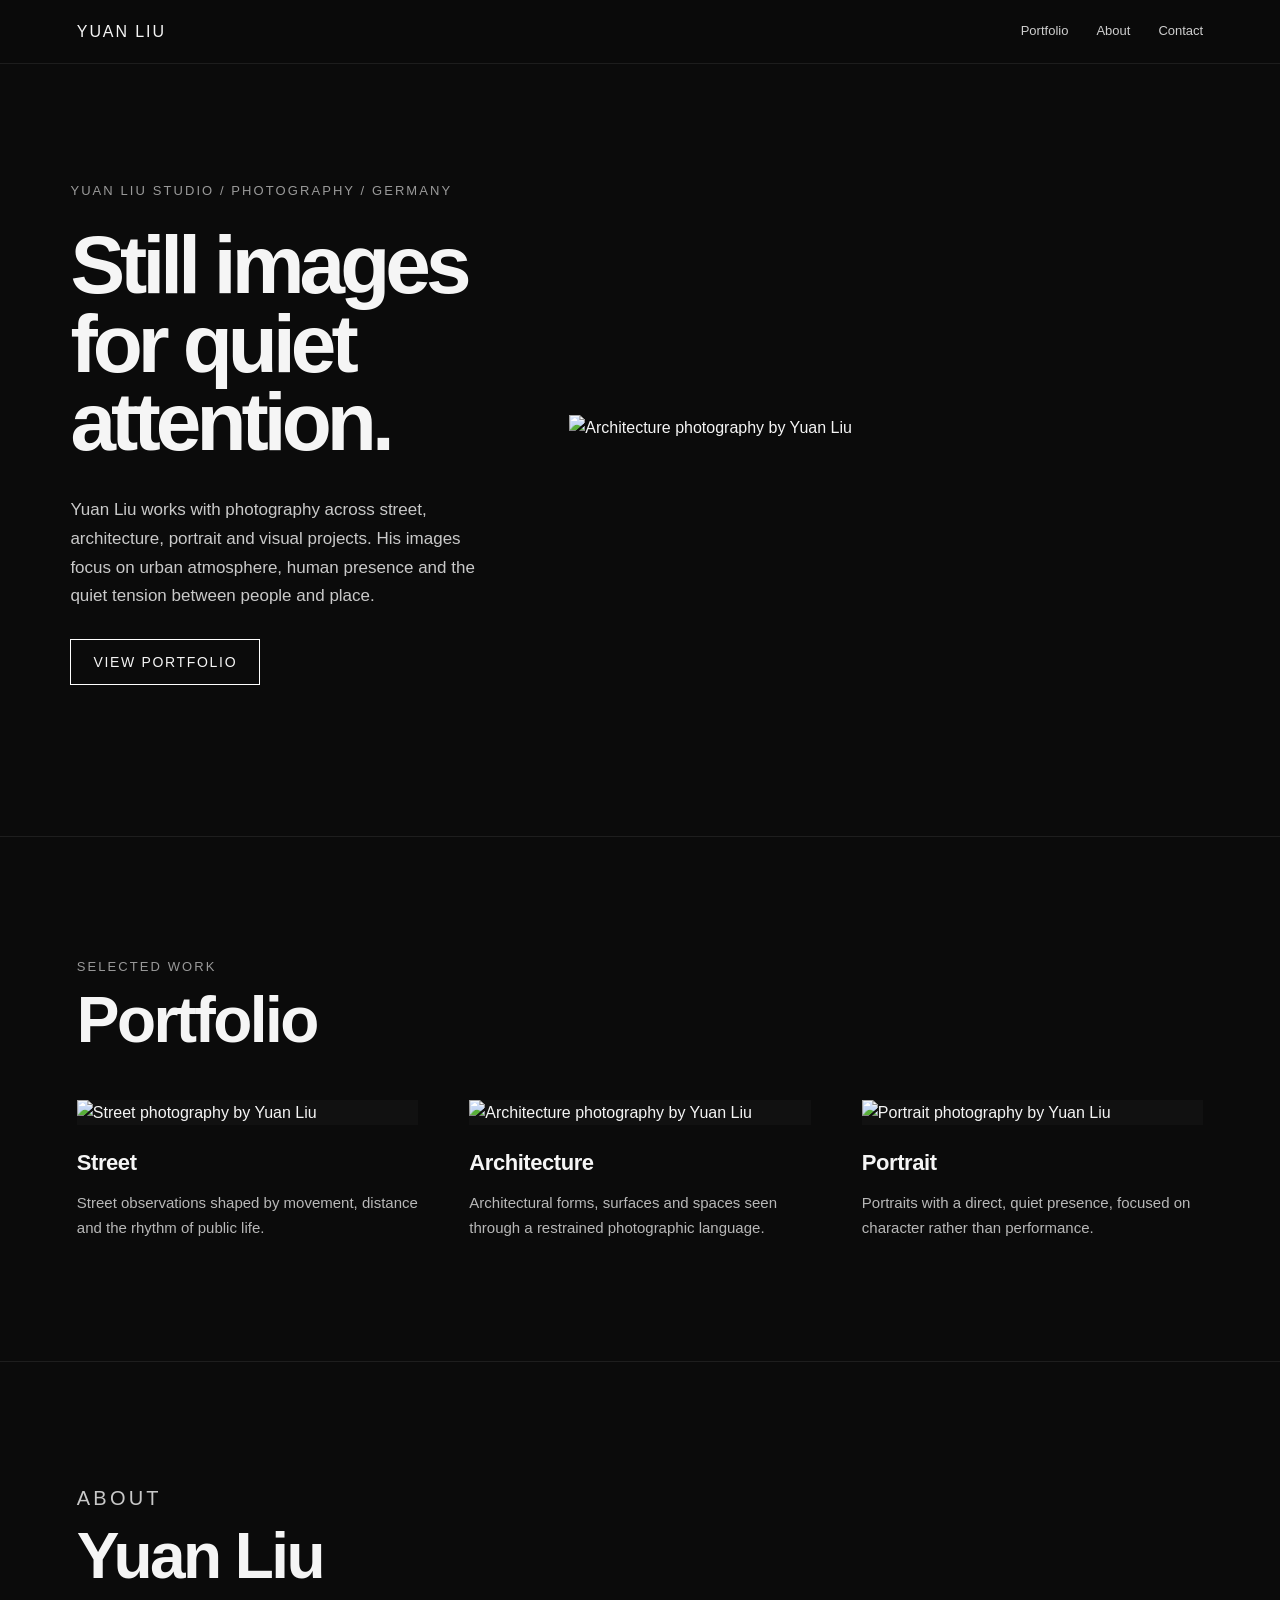
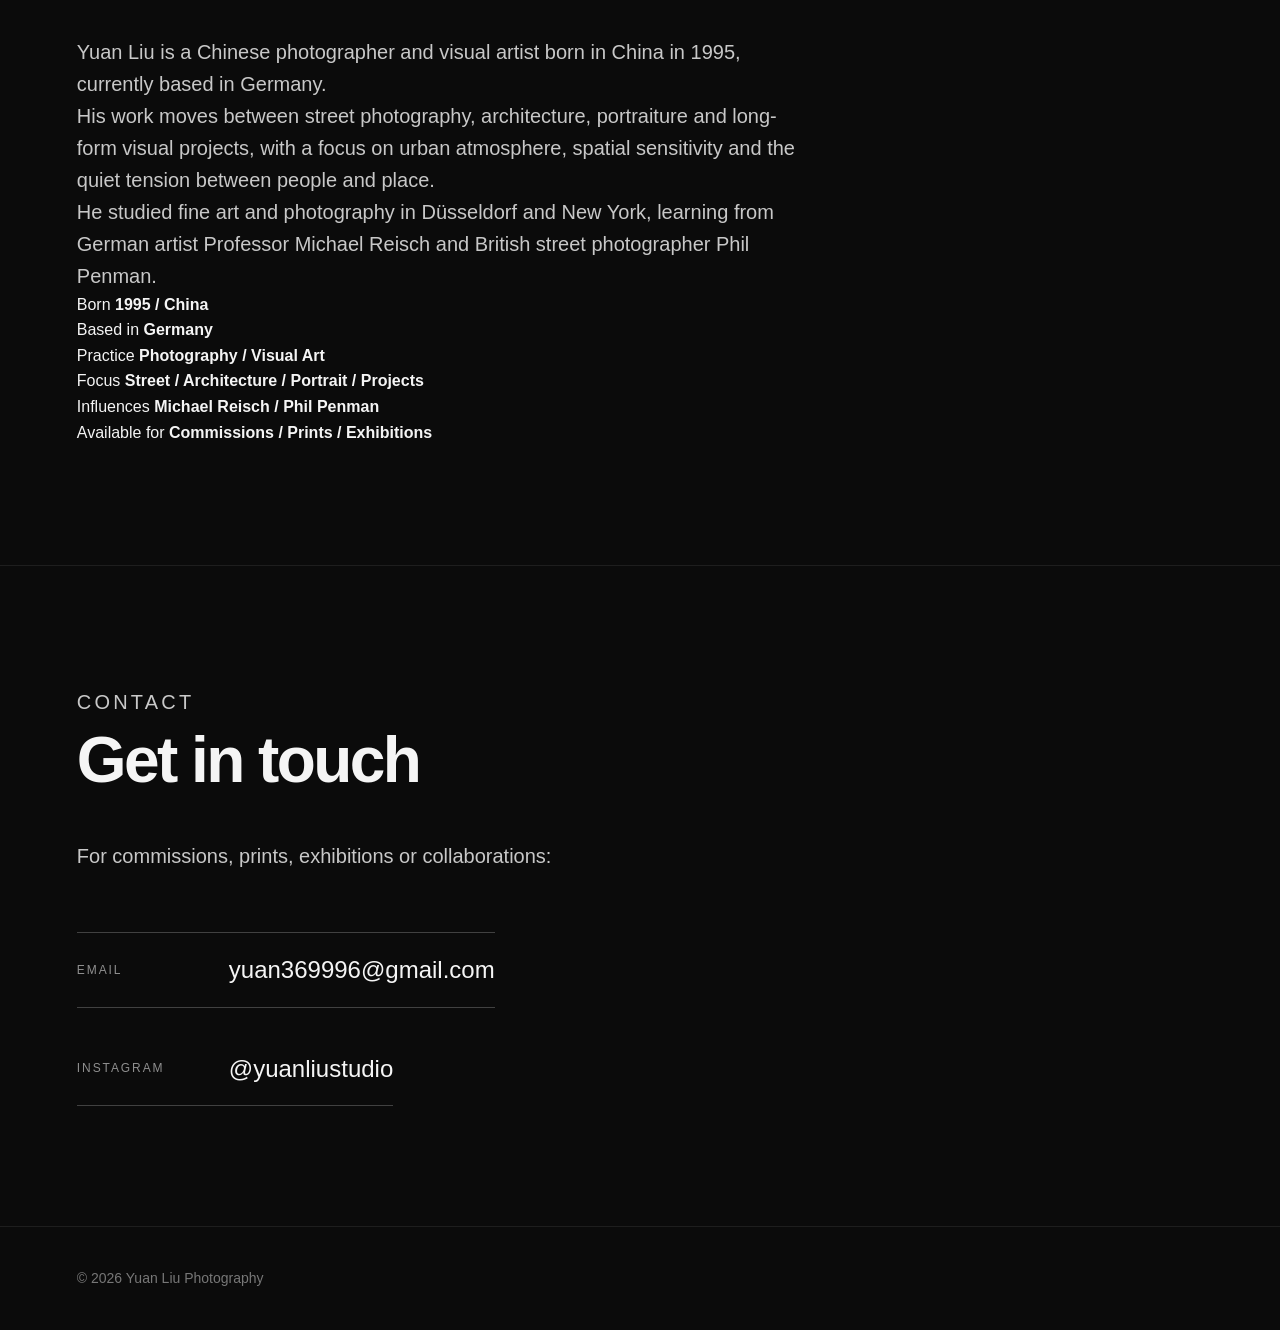
==== index.html @ b7c6b5e8 "Fix about section closing tag" ====
<!DOCTYPE html>
<html lang="en">
<head>
  <meta charset="UTF-8" />
  <meta name="viewport" content="width=device-width, initial-scale=1.0" />
<title>Yuan Liu Studio</title>
<meta name="description" content="Photography by Yuan Liu. Street, architecture, portrait and visual projects from Germany and beyond." />
  <link rel="stylesheet" href="style.css" />
</head>

<body>
  <header class="site-header">
    <div class="logo">Yuan Liu</div>
    <nav>
      <a href="#portfolio">Portfolio</a>
      <a href="#about">About</a>
      <a href="#contact">Contact</a>
    </nav>
  </header>

  <main>
  <section class="hero">
  <div class="hero-copy">
    <p class="eyebrow">Yuan Liu Studio / Photography / Germany</p>
    <h1>Still images for quiet attention.</h1>
    <p class="hero-text">
      Yuan Liu works with photography across street, architecture, portrait and visual projects. 
      His images focus on urban atmosphere, human presence and the quiet tension between people and place.
    </p>
    <a class="button" href="#portfolio">View Portfolio</a>
  </div>

  <figure class="hero-visual">
    <img src="images/architecture-01.jpg" alt="Architecture photography by Yuan Liu">
  </figure>
</section>

    <section id="portfolio" class="section">
      <div class="section-title">
        <p>Selected Work</p>
        <h2>Portfolio</h2>
      </div>

      <div class="grid">
        <article class="card">
          <img class="portfolio-image" src="images/street-01.jpg" alt="Street photography by Yuan Liu">
          <h3>Street</h3>
         <p>Street observations shaped by movement, distance and the rhythm of public life.</p>
        </article>

        <article class="card">
          <img class="portfolio-image" src="images/architecture-01.jpg" alt="Architecture photography by Yuan Liu">
          <h3>Architecture</h3>
          <p>Architectural forms, surfaces and spaces seen through a restrained photographic language.</p>
        </article>

        <article class="card">
          <img class="portfolio-image" src="images/portrait-01.jpg" alt="Portrait photography by Yuan Liu">
          <h3>Portrait</h3>
         <p>Portraits with a direct, quiet presence, focused on character rather than performance.</p>
        </article>
      </div>
    </section>

    <section id="about" class="section about about-refined">
  <div class="section-title">
    <p>About</p>
    <h2>Yuan Liu</h2>
  </div>

  <div class="about-layout">
    <div class="about-main">
      <p>
        Yuan Liu is a Chinese photographer and visual artist born in China in 1995,
        currently based in Germany.
      </p>

      <p>
        His work moves between street photography, architecture, portraiture and
        long-form visual projects, with a focus on urban atmosphere, spatial
        sensitivity and the quiet tension between people and place.
      </p>

      <p>
        He studied fine art and photography in Düsseldorf and New York, learning
        from German artist Professor Michael Reisch and British street photographer
        Phil Penman.
      </p>
    </div>

    <div class="about-details">
      <div>
        <span>Born</span>
        <strong>1995 / China</strong>
      </div>

      <div>
        <span>Based in</span>
        <strong>Germany</strong>
      </div>

      <div>
        <span>Practice</span>
        <strong>Photography / Visual Art</strong>
      </div>

      <div>
        <span>Focus</span>
        <strong>Street / Architecture / Portrait / Projects</strong>
      </div>

      <div>
        <span>Influences</span>
        <strong>Michael Reisch / Phil Penman</strong>
      </div>

      <div>
        <span>Available for</span>
        <strong>Commissions / Prints / Exhibitions</strong>
      </div>
        </div>
  </div>
</section>

<section id="contact" class="section contact">
  <div class="section-title">
    <p>Contact</p>
    <h2>Get in touch</h2>
  </div>

  <p>For commissions, prints, exhibitions or collaborations:</p>

  <div class="contact-links">
    <a class="contact-link" href="mailto:yuan369996@gmail.com">
      <span>Email</span>
      <strong>yuan369996@gmail.com</strong>
    </a>

    <a class="contact-link" href="https://www.instagram.com/yuanliustudio/" target="_blank" rel="noopener noreferrer">
      <span>Instagram</span>
      <strong>@yuanliustudio</strong>
    </a>
  </div>
</section>
  </main>

  <footer>
    <p>© 2026 Yuan Liu Photography</p>
  </footer>

  <script src="script.js"></script>
</body>
</html>
---- style.css ----
* {
  box-sizing: border-box;
  margin: 0;
  padding: 0;
}

html {
  scroll-behavior: smooth;
}

body {
  font-family: Arial, Helvetica, sans-serif;
  background: #0b0b0b;
  color: #f5f5f5;
  line-height: 1.6;
}

a {
  color: inherit;
  text-decoration: none;
}

.site-header {
  position: fixed;
  top: 0;
  left: 0;
  width: 100%;
  height: 72px;
  padding: 0 6vw;
  display: flex;
  align-items: center;
  justify-content: space-between;
  background: rgba(11, 11, 11, 0.85);
  backdrop-filter: blur(12px);
  border-bottom: 1px solid rgba(255, 255, 255, 0.08);
  z-index: 10;
}

.logo {
  font-size: 18px;
  letter-spacing: 0.08em;
  text-transform: uppercase;
}

nav {
  display: flex;
  gap: 28px;
}

nav a {
  font-size: 14px;
  color: #cfcfcf;
  transition: color 0.2s ease;
}

nav a:hover {
  color: #ffffff;
}

.hero {
  min-height: 100vh;
  padding: 160px 6vw 80px;
  display: flex;
  flex-direction: column;
  justify-content: center;
  max-width: 1100px;
}

.eyebrow {
  font-size: 13px;
  color: #a0a0a0;
  text-transform: uppercase;
  letter-spacing: 0.16em;
  margin-bottom: 24px;
}

h1 {
  font-size: clamp(48px, 8vw, 110px);
  line-height: 0.95;
  letter-spacing: -0.06em;
  max-width: 950px;
  margin-bottom: 32px;
}

.hero-text {
  max-width: 560px;
  font-size: 18px;
  color: #c8c8c8;
  margin-bottom: 40px;
}

.button {
  width: fit-content;
  padding: 14px 22px;
  border: 1px solid #ffffff;
  font-size: 14px;
  text-transform: uppercase;
  letter-spacing: 0.12em;
  transition: all 0.2s ease;
}

.button:hover {
  background: #ffffff;
  color: #0b0b0b;
}

.section {
  padding: 120px 6vw;
  border-top: 1px solid rgba(255, 255, 255, 0.08);
}

.section-title {
  margin-bottom: 48px;
}

.section-title p {
  color: #999999;
  font-size: 13px;
  text-transform: uppercase;
  letter-spacing: 0.16em;
  margin-bottom: 10px;
}

h2 {
  font-size: clamp(36px, 5vw, 72px);
  line-height: 1;
  letter-spacing: -0.04em;
}

.grid {
  display: grid;
  grid-template-columns: repeat(3, 1fr);
  gap: 28px;
}

.card {
  border: 1px solid rgba(255, 255, 255, 0.1);
  padding: 18px;
  background: #111111;
}

.image-placeholder {
  aspect-ratio: 4 / 5;
  background: linear-gradient(135deg, #1c1c1c, #3a3a3a);
  margin-bottom: 22px;
}
.portfolio-image {
  width: 100% !important;
  height: auto !important;
  aspect-ratio: auto !important;
  object-fit: contain !important;
  display: block !important;
  margin-bottom: 22px !important;
  filter: none !important;
}

.card h3 {
  font-size: 22px;
  margin-bottom: 10px;
}

.card p {
  color: #b8b8b8;
  font-size: 15px;
}

.about p,
.contact p {
  max-width: 720px;
  font-size: 20px;
  color: #c8c8c8;
}

.contact a {
  display: inline-block;
  margin-top: 24px;
  font-size: 22px;
  border-bottom: 1px solid #ffffff;
}

footer {
  padding: 40px 6vw;
  color: #777777;
  font-size: 14px;
  border-top: 1px solid rgba(255, 255, 255, 0.08);
}

@media (max-width: 800px) {
  .site-header {
    height: auto;
    padding: 22px 6vw;
    flex-direction: column;
    align-items: flex-start;
    gap: 16px;
  }

  nav {
    gap: 18px;
  }

  .hero {
    padding-top: 180px;
  }

  .grid {
    grid-template-columns: 1fr;
  }

  h1 {
    font-size: 52px;
  }
}
/* Portfolio refinement */

.grid {
  display: grid;
  grid-template-columns: repeat(3, minmax(0, 1fr));
  gap: clamp(32px, 4vw, 64px);
  align-items: start;
}

.card {
  border: none !important;
  background: transparent !important;
  padding: 0 !important;
}

.portfolio-image {
  width: 100% !important;
  height: auto !important;
  aspect-ratio: auto !important;
  object-fit: contain !important;
  display: block !important;
  margin-bottom: 26px !important;
  filter: none !important;
  background: #111111;
}

.card h3 {
  font-size: 22px;
  line-height: 1.1;
  margin-bottom: 14px;
  font-weight: 600;
  letter-spacing: -0.02em;
}

.card p {
  max-width: 360px;
  color: #b8b8b8;
  font-size: 15px;
  line-height: 1.7;
}

.card:hover .portfolio-image {
  opacity: 0.92;
  transition: opacity 0.25s ease;
}

@media (max-width: 900px) {
  .grid {
    grid-template-columns: 1fr;
    gap: 72px;
  }

  .card p {
    max-width: 100%;
  }
}
/* Hero refinement */

.hero {
  max-width: none !important;
  min-height: 100vh;
  padding: 150px 6vw 90px !important;
  display: grid !important;
  grid-template-columns: 0.9fr 1.1fr;
  gap: clamp(40px, 6vw, 96px);
  align-items: center;
}

.hero-copy {
  max-width: 760px;
}

.hero-visual {
  margin: 0;
}

.hero-visual img {
  width: 100%;
  height: auto;
  display: block;
}

@media (max-width: 900px) {
  .hero {
    grid-template-columns: 1fr;
    padding-top: 180px !important;
  }

  .hero-visual {
    order: -1;
  }
}
/* Hero correction: quieter and cleaner */

.hero {
  min-height: auto !important;
  padding: 140px 6vw 110px !important;
  display: grid !important;
  grid-template-columns: 1fr 0.82fr !important;
  gap: clamp(48px, 7vw, 120px) !important;
  align-items: start !important;
}

.hero-copy {
  max-width: 760px !important;
  position: relative;
  z-index: 2;
}

.hero h1 {
  font-size: clamp(56px, 6.8vw, 92px) !important;
  line-height: 0.95 !important;
  letter-spacing: -0.06em !important;
  margin-bottom: 34px !important;
}

.hero-text {
  max-width: 620px !important;
  margin-bottom: 38px !important;
}

.button {
  position: relative;
  z-index: 3;
}

.hero-visual {
  margin: 20px 0 0 0 !important;
  max-width: 520px !important;
  justify-self: end !important;
}

.hero-visual img {
  width: 100% !important;
  height: auto !important;
  display: block !important;
}

@media (max-width: 900px) {
  .hero {
    grid-template-columns: 1fr !important;
    padding: 130px 6vw 80px !important;
  }

  .hero h1 {
    font-size: clamp(46px, 13vw, 72px) !important;
  }

  .hero-visual {
    max-width: 100% !important;
    justify-self: start !important;
    margin-top: 48px !important;
  }
}
/* Final hero typography refinement */

.hero h1 {
  font-size: clamp(52px, 6vw, 82px) !important;
  line-height: 0.98 !important;
  letter-spacing: -0.055em !important;
  max-width: 720px !important;
}

.hero-text {
  font-size: 17px !important;
  line-height: 1.7 !important;
  color: #c9c9c9 !important;
  max-width: 560px !important;
}

.eyebrow {
  color: #9a9a9a !important;
}

.site-header {
  height: 64px !important;
}

.logo {
  font-size: 16px !important;
  letter-spacing: 0.12em !important;
}

nav a {
  font-size: 13px !important;
}
/* Hero version: larger image, stronger visual presence */

.hero {
  min-height: calc(100vh - 64px) !important;
  padding: 125px 5.5vw 105px !important;
  display: grid !important;
  grid-template-columns: minmax(360px, 0.78fr) minmax(560px, 1.22fr) !important;
  gap: clamp(56px, 7vw, 130px) !important;
  align-items: center !important;
}

.hero-copy {
  max-width: 700px !important;
  position: relative;
  z-index: 2;
}

.hero h1 {
  font-size: clamp(58px, 6.4vw, 94px) !important;
  line-height: 0.96 !important;
  letter-spacing: -0.06em !important;
  max-width: 700px !important;
  margin-bottom: 34px !important;
}

.hero-text {
  font-size: 17px !important;
  line-height: 1.7 !important;
  color: #c9c9c9 !important;
  max-width: 560px !important;
  margin-bottom: 38px !important;
}

.hero-visual {
  margin: 0 !important;
  width: 100% !important;
  max-width: 820px !important;
  justify-self: end !important;
}

.hero-visual img {
  width: 100% !important;
  height: auto !important;
  display: block !important;
}

.button {
  position: relative;
  z-index: 3;
}

@media (max-width: 1050px) {
  .hero {
    grid-template-columns: 1fr !important;
    padding: 120px 6vw 85px !important;
    min-height: auto !important;
  }

  .hero h1 {
    font-size: clamp(48px, 12vw, 76px) !important;
    max-width: 760px !important;
  }

  .hero-visual {
    max-width: 100% !important;
    justify-self: start !important;
    margin-top: 48px !important;
  }
}
/* Mobile refinement */

@media (max-width: 700px) {
  .site-header {
    height: auto !important;
    padding: 20px 6vw !important;
    flex-direction: column !important;
    align-items: flex-start !important;
    gap: 16px !important;
  }

  nav {
    gap: 20px !important;
    flex-wrap: wrap !important;
  }

  nav a {
    font-size: 13px !important;
  }

  .hero {
    padding: 130px 6vw 72px !important;
    gap: 42px !important;
  }

  .hero h1 {
    font-size: clamp(44px, 15vw, 64px) !important;
    line-height: 0.98 !important;
    letter-spacing: -0.055em !important;
  }

  .hero-text {
    font-size: 16px !important;
    line-height: 1.7 !important;
  }

  .hero-visual {
    margin-top: 20px !important;
  }

  .section {
    padding: 82px 6vw !important;
  }

  h2 {
    font-size: clamp(38px, 13vw, 58px) !important;
  }

  .grid {
    grid-template-columns: 1fr !important;
    gap: 64px !important;
  }

  .card p {
    font-size: 15px !important;
    line-height: 1.7 !important;
  }
}
/* Contact links */

.contact-links {
  display: flex;
  flex-direction: column;
  align-items: flex-start;
  gap: 14px;
  margin-top: 24px;
}

.contact-links a {
  font-size: 22px;
  border-bottom: 1px solid #ffffff;
  width: fit-content;
}

.contact-links a:hover {
  opacity: 0.7;
}

@media (max-width: 700px) {
  .contact-links a {
    font-size: 18px;
  }
}
/* Refined contact section */

.contact-links {
  display: grid !important;
  grid-template-columns: 1fr !important;
  gap: 0 !important;
  max-width: 720px !important;
  margin-top: 36px !important;
}

.contact-link {
  display: flex !important;
  align-items: center !important;
  justify-content: space-between !important;
  gap: 32px !important;
  padding: 20px 0 !important;
  border-bottom: 1px solid rgba(255, 255, 255, 0.22) !important;
  text-decoration: none !important;
  font-size: 18px !important;
  line-height: 1.4 !important;
}

.contact-link:first-child {
  border-top: 1px solid rgba(255, 255, 255, 0.22) !important;
}

.contact-link span {
  color: #8f8f8f !important;
  font-size: 12px !important;
  letter-spacing: 0.16em !important;
  text-transform: uppercase !important;
  min-width: 120px !important;
}

.contact-link strong {
  color: #f5f5f5 !important;
  font-size: clamp(18px, 2vw, 24px) !important;
  font-weight: 400 !important;
  text-align: right !important;
}

.contact-link:hover strong {
  opacity: 0.7 !important;
}

@media (max-width: 700px) {
  .contact-link {
    align-items: flex-start !important;
    flex-direction: column !important;
    gap: 8px !important;
    padding: 18px 0 !important;
  }

  .contact-link strong {
    text-align: left !important;
    font-size: 18px !important;
  }
}
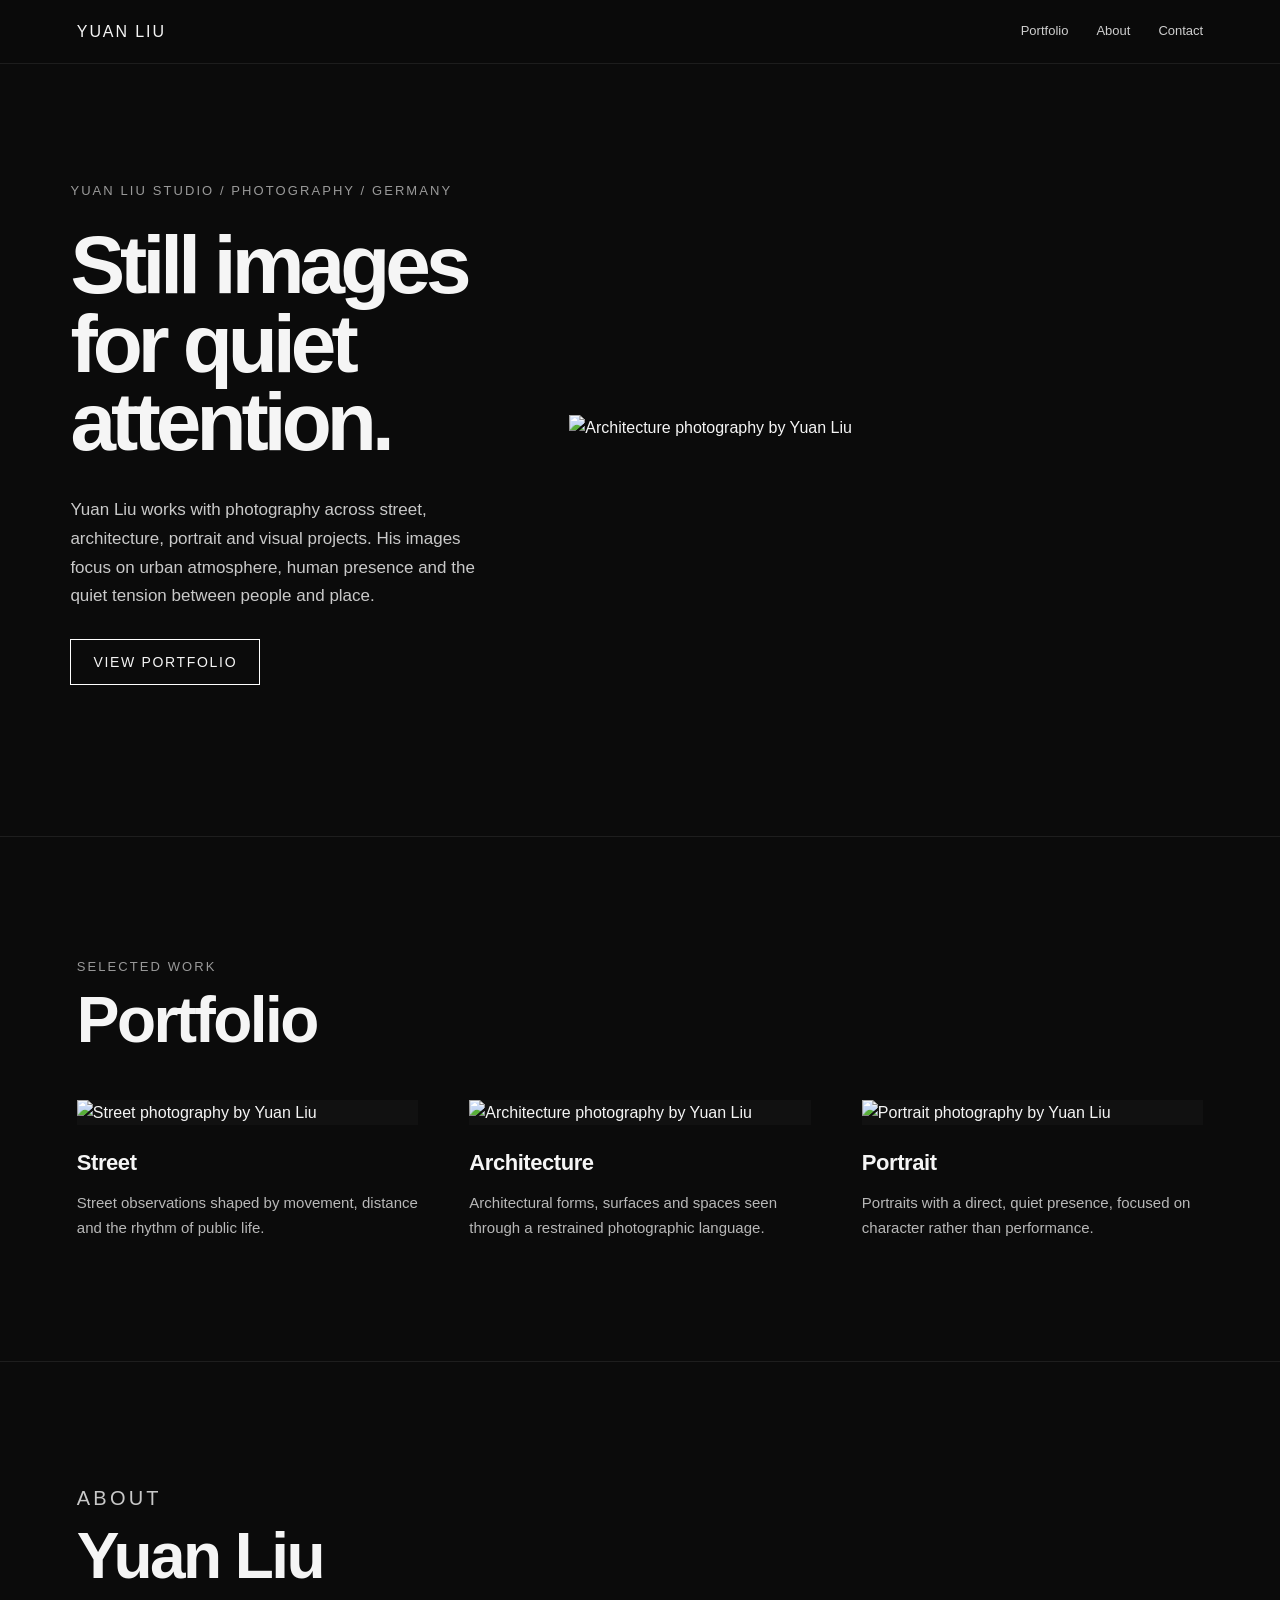
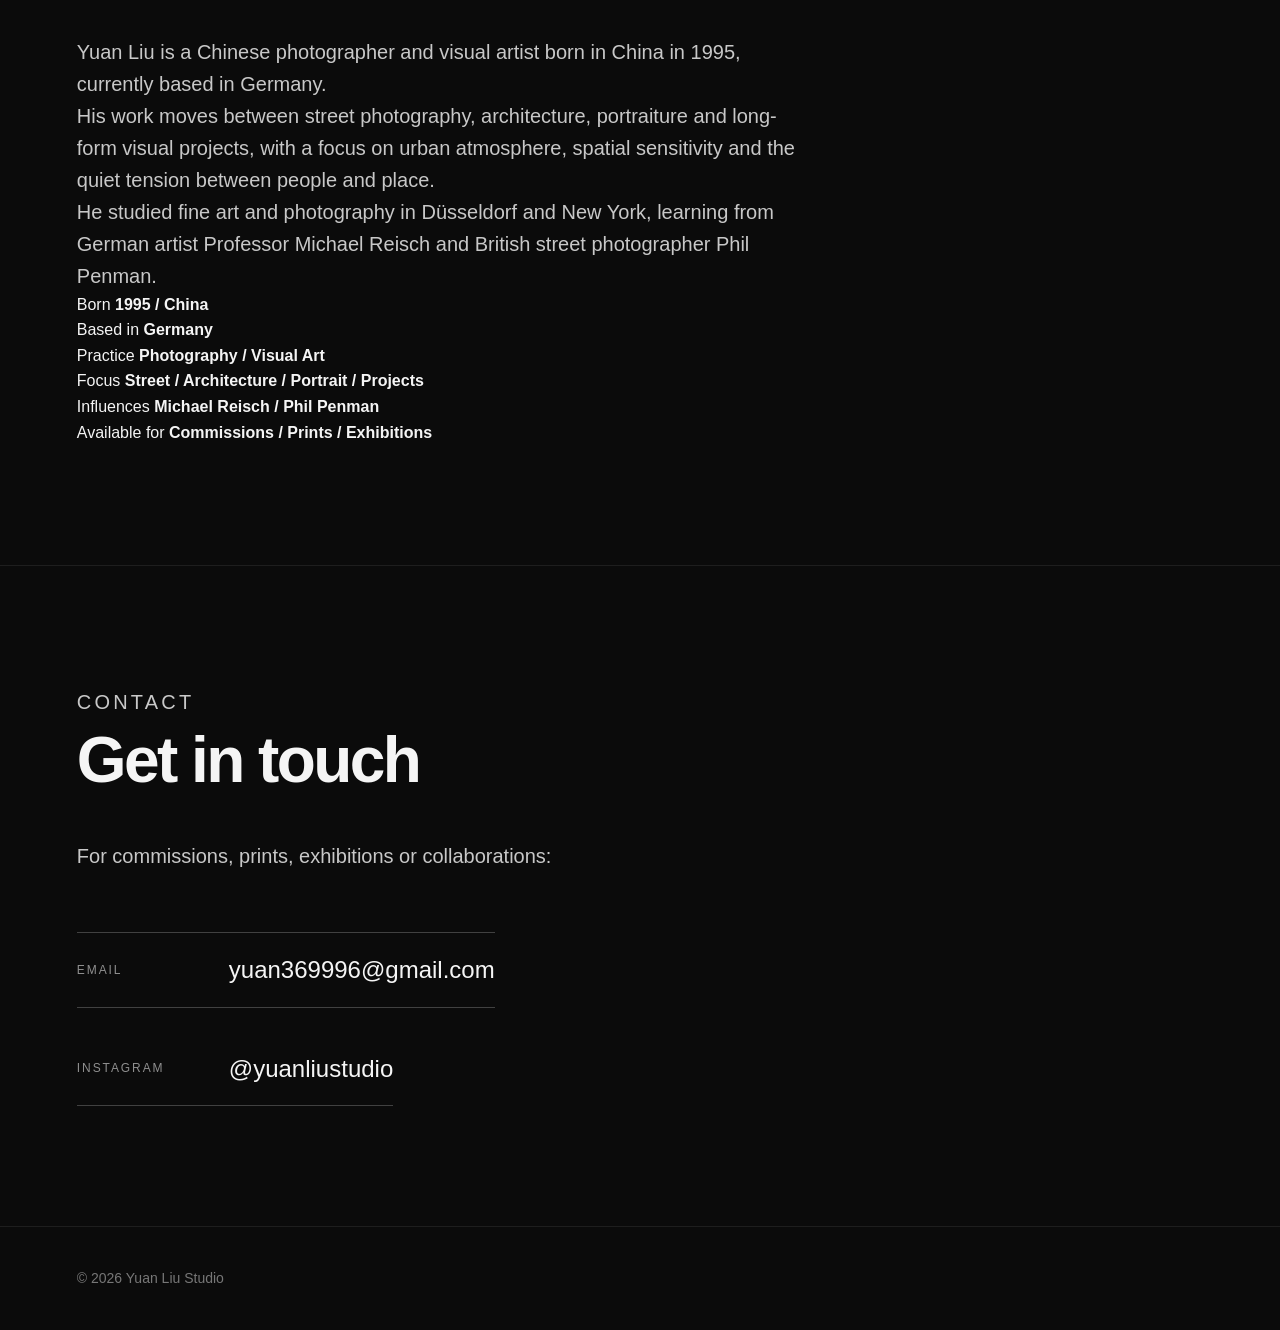
==== commit d6e11c61: "Update footer branding" ====
--- a/index.html
+++ b/index.html
@@ -144,9 +144,9 @@
 </section>
   </main>
 
-  <footer>
-    <p>© 2026 Yuan Liu Photography</p>
-  </footer>
+ <footer>
+  <p>© 2026 Yuan Liu Studio</p>
+</footer>
 
   <script src="script.js"></script>
 </body>
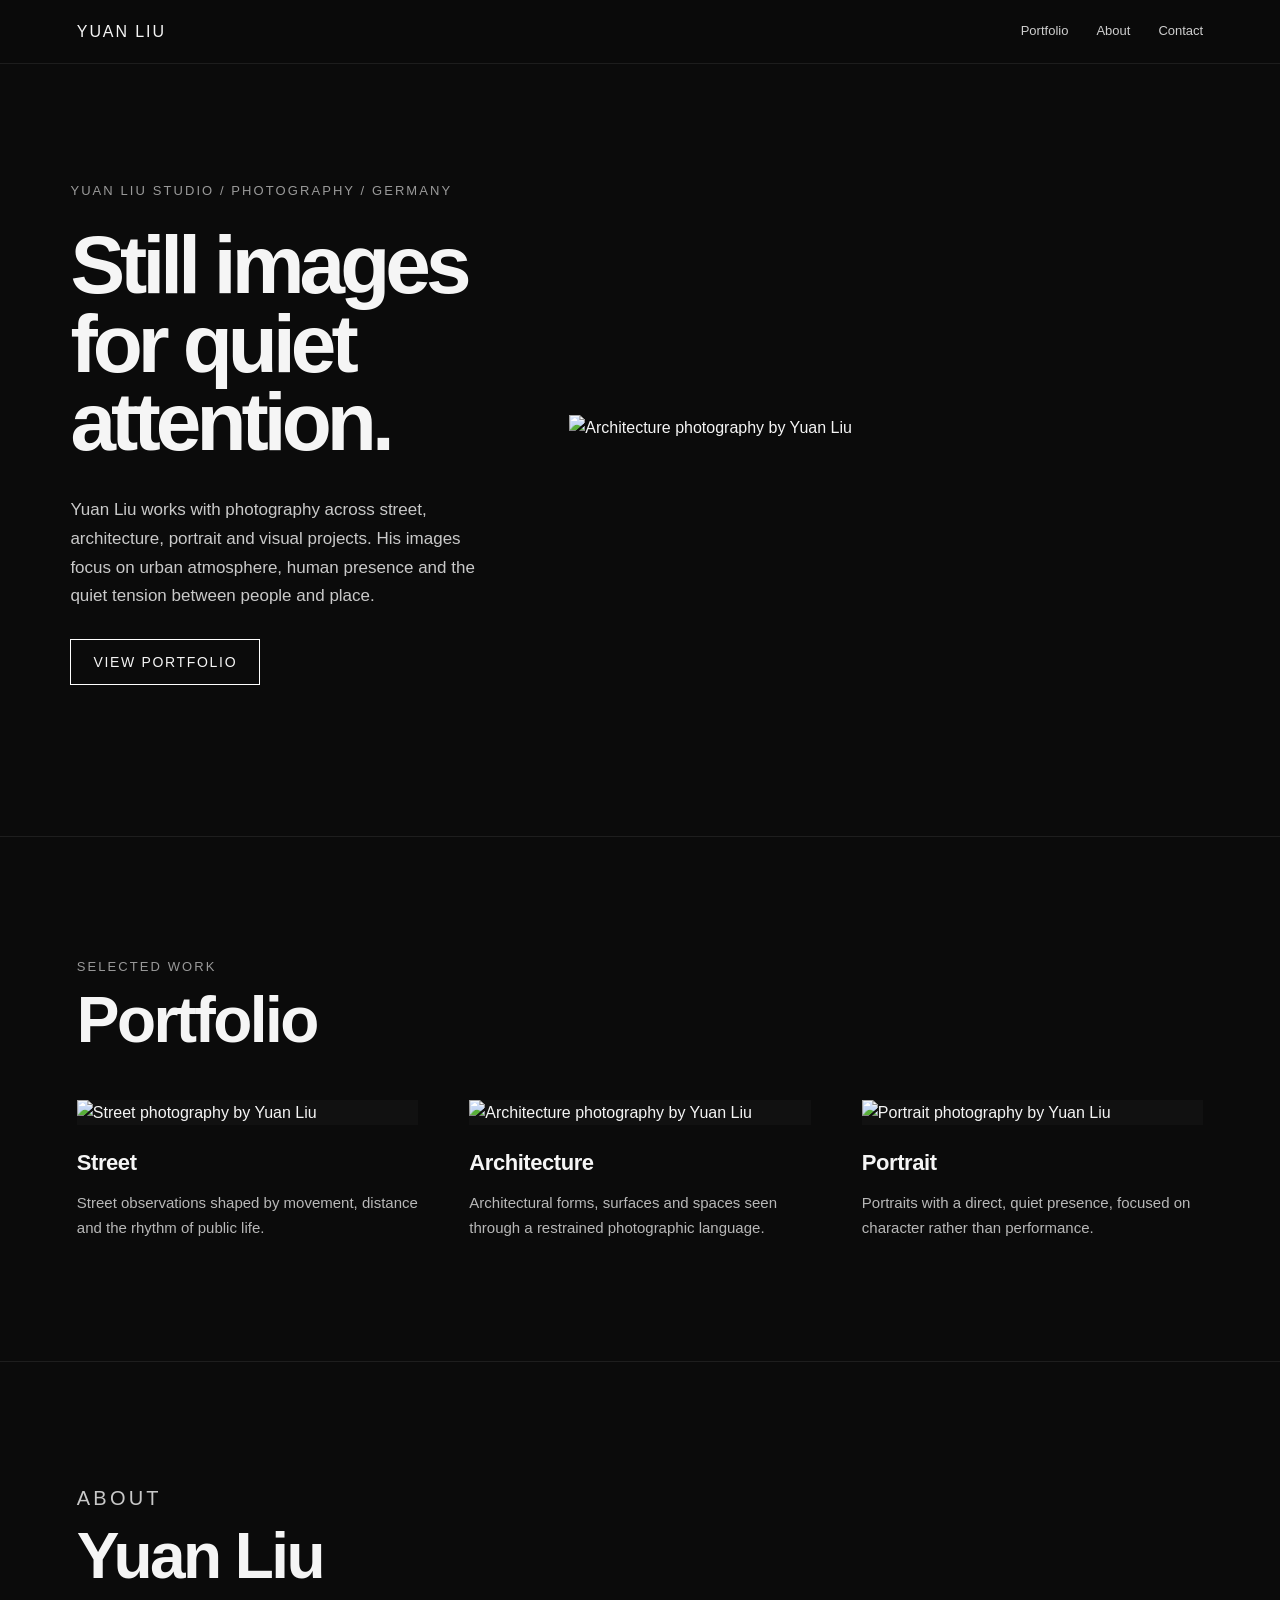
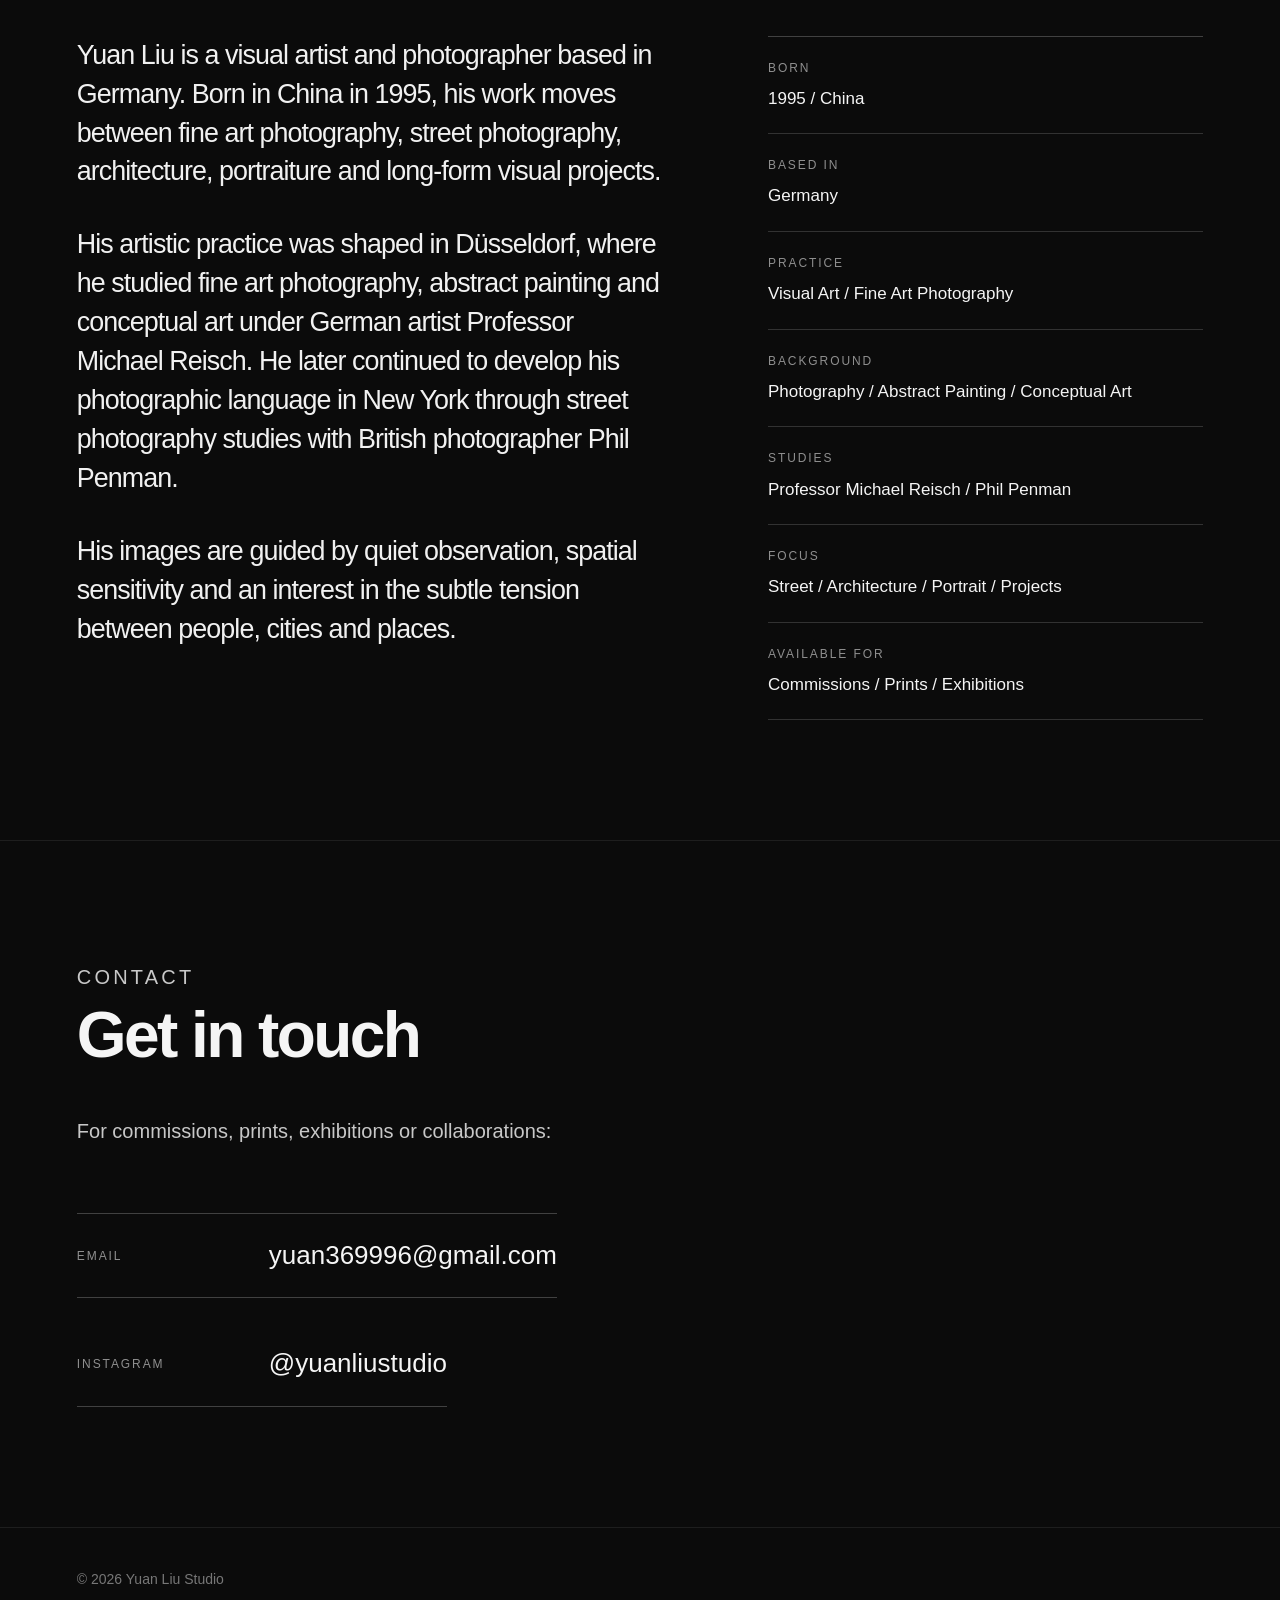
==== commit 28e1c962: "Rewrite about biography Updated the description of Yuan Liu's background and artistic practice for c" ====
--- a/index.html
+++ b/index.html
@@ -62,7 +62,7 @@
       </div>
     </section>
 
-    <section id="about" class="section about about-refined">
+   <section id="about" class="section about about-refined">
   <div class="section-title">
     <p>About</p>
     <h2>Yuan Liu</h2>
@@ -71,20 +71,22 @@
   <div class="about-layout">
     <div class="about-main">
       <p>
-        Yuan Liu is a Chinese photographer and visual artist born in China in 1995,
-        currently based in Germany.
+        Yuan Liu is a visual artist and photographer based in Germany. Born in
+        China in 1995, his work moves between fine art photography, street
+        photography, architecture, portraiture and long-form visual projects.
       </p>
 
       <p>
-        His work moves between street photography, architecture, portraiture and
-        long-form visual projects, with a focus on urban atmosphere, spatial
-        sensitivity and the quiet tension between people and place.
+        His artistic practice was shaped in Düsseldorf, where he studied fine art
+        photography, abstract painting and conceptual art under German artist
+        Professor Michael Reisch. He later continued to develop his photographic
+        language in New York through street photography studies with British
+        photographer Phil Penman.
       </p>
 
       <p>
-        He studied fine art and photography in Düsseldorf and New York, learning
-        from German artist Professor Michael Reisch and British street photographer
-        Phil Penman.
+        His images are guided by quiet observation, spatial sensitivity and an
+        interest in the subtle tension between people, cities and places.
       </p>
     </div>
 
@@ -101,7 +103,17 @@
 
       <div>
         <span>Practice</span>
-        <strong>Photography / Visual Art</strong>
+        <strong>Visual Art / Fine Art Photography</strong>
+      </div>
+
+      <div>
+        <span>Background</span>
+        <strong>Photography / Abstract Painting / Conceptual Art</strong>
+      </div>
+
+      <div>
+        <span>Studies</span>
+        <strong>Professor Michael Reisch / Phil Penman</strong>
       </div>
 
       <div>
@@ -110,15 +122,10 @@
       </div>
 
       <div>
-        <span>Influences</span>
-        <strong>Michael Reisch / Phil Penman</strong>
-      </div>
-
-      <div>
         <span>Available for</span>
         <strong>Commissions / Prints / Exhibitions</strong>
       </div>
-        </div>
+    </div>
   </div>
 </section>
 
--- a/style.css
+++ b/style.css
@@ -606,3 +606,187 @@
     font-size: 18px !important;
   }
 }
+/* Refined about section */
+
+.about-layout {
+  display: grid !important;
+  grid-template-columns: 1.2fr 0.8fr !important;
+  gap: clamp(48px, 7vw, 120px) !important;
+  align-items: start !important;
+  max-width: 1180px !important;
+}
+
+.about-main {
+  max-width: 760px !important;
+}
+
+.about-main p {
+  font-size: clamp(22px, 2.4vw, 34px) !important;
+  line-height: 1.35 !important;
+  letter-spacing: -0.035em !important;
+  color: #f1f1f1 !important;
+  margin-bottom: 30px !important;
+}
+
+.about-details {
+  border-top: 1px solid rgba(255, 255, 255, 0.22) !important;
+}
+
+.about-details div {
+  padding: 22px 0 !important;
+  border-bottom: 1px solid rgba(255, 255, 255, 0.16) !important;
+}
+
+.about-details span {
+  display: block !important;
+  color: #8f8f8f !important;
+  font-size: 12px !important;
+  letter-spacing: 0.16em !important;
+  text-transform: uppercase !important;
+  margin-bottom: 8px !important;
+}
+
+.about-details strong {
+  display: block !important;
+  color: #f5f5f5 !important;
+  font-size: 17px !important;
+  font-weight: 400 !important;
+  line-height: 1.5 !important;
+}
+
+@media (max-width: 900px) {
+  .about-layout {
+    grid-template-columns: 1fr !important;
+    gap: 48px !important;
+  }
+
+  .about-main p {
+    font-size: 22px !important;
+    line-height: 1.45 !important;
+  }
+}
+/* Final contact refinement */
+
+.contact p {
+  max-width: 680px !important;
+  font-size: 20px !important;
+  color: #c8c8c8 !important;
+}
+
+.contact-links {
+  display: grid !important;
+  grid-template-columns: 1fr !important;
+  gap: 0 !important;
+  max-width: 760px !important;
+  margin-top: 42px !important;
+}
+
+.contact-link {
+  display: grid !important;
+  grid-template-columns: 160px 1fr !important;
+  align-items: center !important;
+  gap: 32px !important;
+  padding: 24px 0 !important;
+  border-top: none !important;
+  border-bottom: 1px solid rgba(255, 255, 255, 0.22) !important;
+  text-decoration: none !important;
+}
+
+.contact-link:first-child {
+  border-top: 1px solid rgba(255, 255, 255, 0.22) !important;
+}
+
+.contact-link span {
+  color: #8f8f8f !important;
+  font-size: 12px !important;
+  letter-spacing: 0.16em !important;
+  text-transform: uppercase !important;
+}
+
+.contact-link strong {
+  color: #f5f5f5 !important;
+  font-size: clamp(18px, 2.1vw, 26px) !important;
+  font-weight: 400 !important;
+  line-height: 1.35 !important;
+  text-align: left !important;
+}
+
+.contact-link:hover strong {
+  opacity: 0.68 !important;
+}
+
+@media (max-width: 700px) {
+  .contact-links {
+    margin-top: 32px !important;
+  }
+
+  .contact-link {
+    grid-template-columns: 1fr !important;
+    gap: 8px !important;
+    padding: 20px 0 !important;
+  }
+
+  .contact-link strong {
+    font-size: 18px !important;
+    word-break: break-word !important;
+  }
+}
+/* Final about refinement */
+
+.about-layout {
+  display: grid !important;
+  grid-template-columns: 1.15fr 0.85fr !important;
+  gap: clamp(56px, 8vw, 130px) !important;
+  align-items: start !important;
+  max-width: 1200px !important;
+}
+
+.about-main {
+  max-width: 760px !important;
+}
+
+.about-main p {
+  font-size: clamp(21px, 2.1vw, 30px) !important;
+  line-height: 1.45 !important;
+  letter-spacing: -0.035em !important;
+  color: #f1f1f1 !important;
+  margin-bottom: 34px !important;
+}
+
+.about-details {
+  border-top: 1px solid rgba(255, 255, 255, 0.22) !important;
+}
+
+.about-details div {
+  padding: 22px 0 !important;
+  border-bottom: 1px solid rgba(255, 255, 255, 0.16) !important;
+}
+
+.about-details span {
+  display: block !important;
+  color: #8f8f8f !important;
+  font-size: 12px !important;
+  letter-spacing: 0.16em !important;
+  text-transform: uppercase !important;
+  margin-bottom: 8px !important;
+}
+
+.about-details strong {
+  display: block !important;
+  color: #f5f5f5 !important;
+  font-size: 17px !important;
+  font-weight: 400 !important;
+  line-height: 1.5 !important;
+}
+
+@media (max-width: 900px) {
+  .about-layout {
+    grid-template-columns: 1fr !important;
+    gap: 52px !important;
+  }
+
+  .about-main p {
+    font-size: 21px !important;
+    line-height: 1.5 !important;
+  }
+}
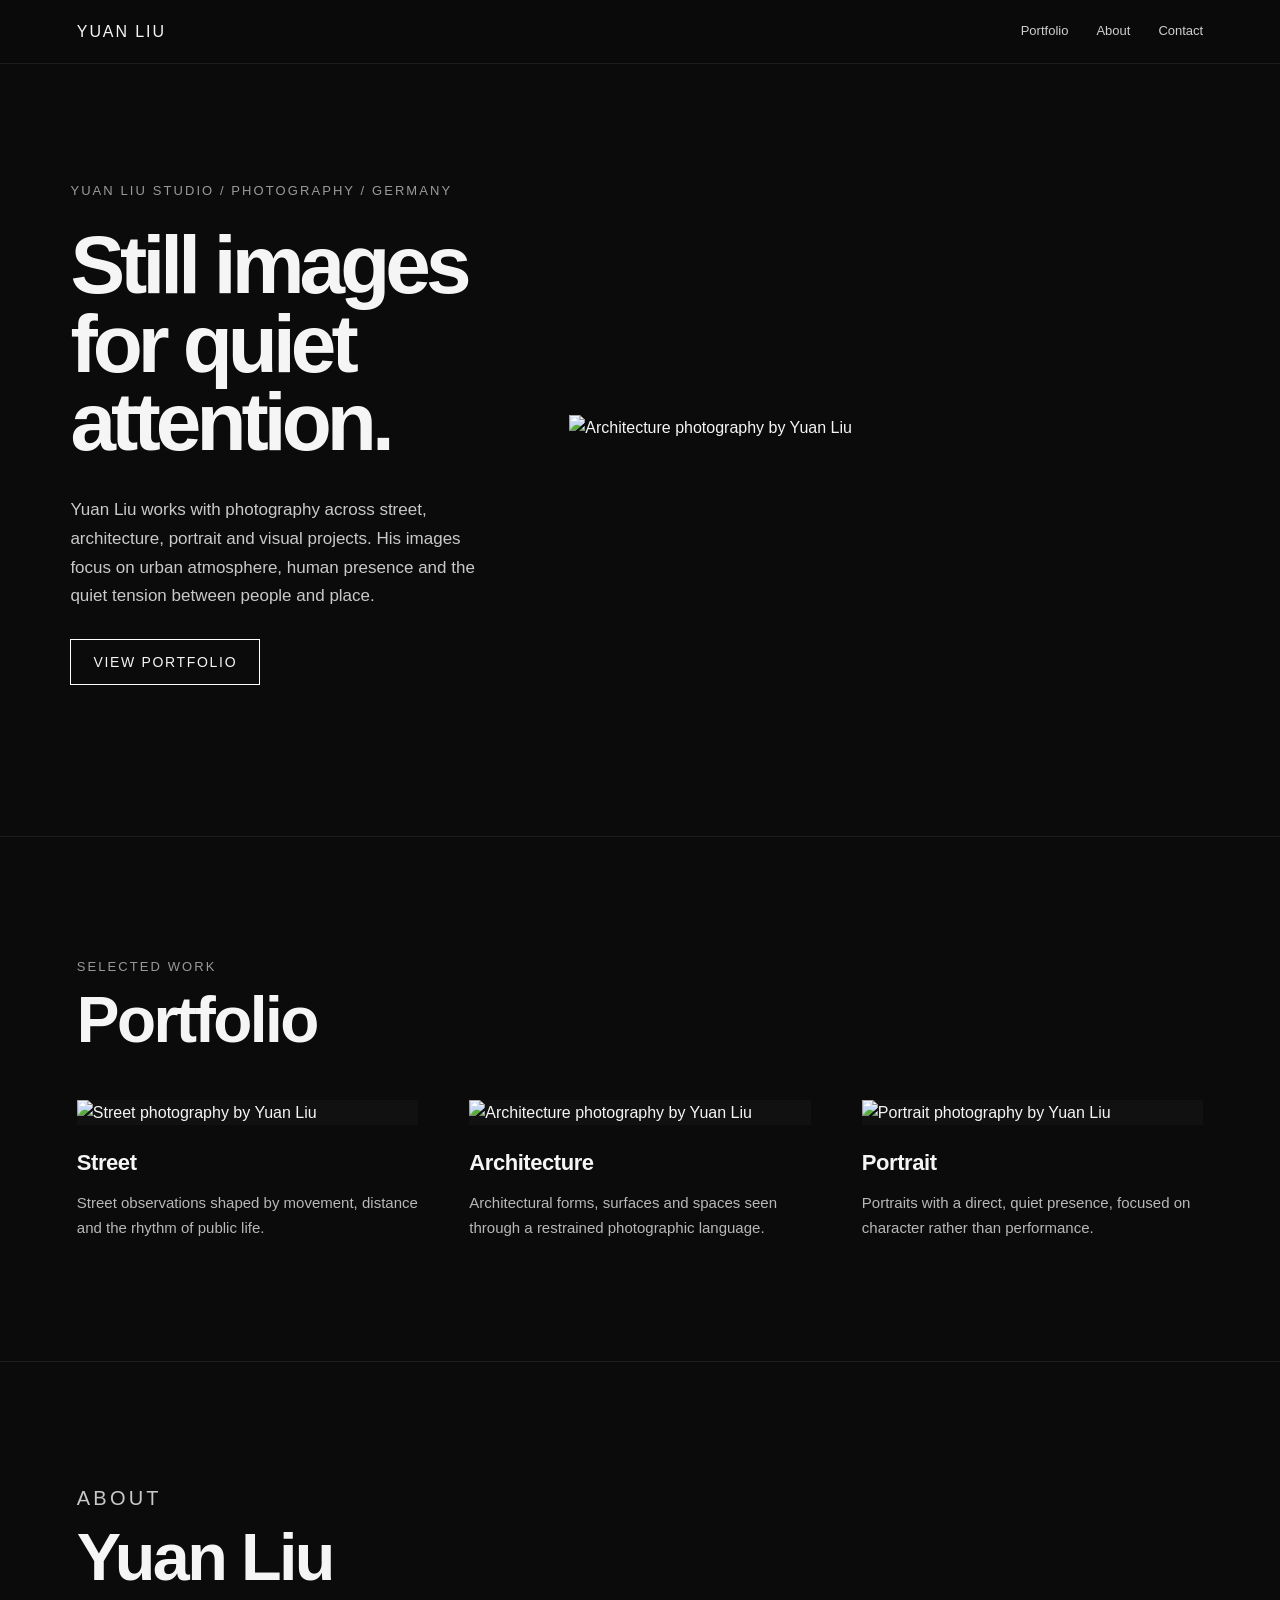
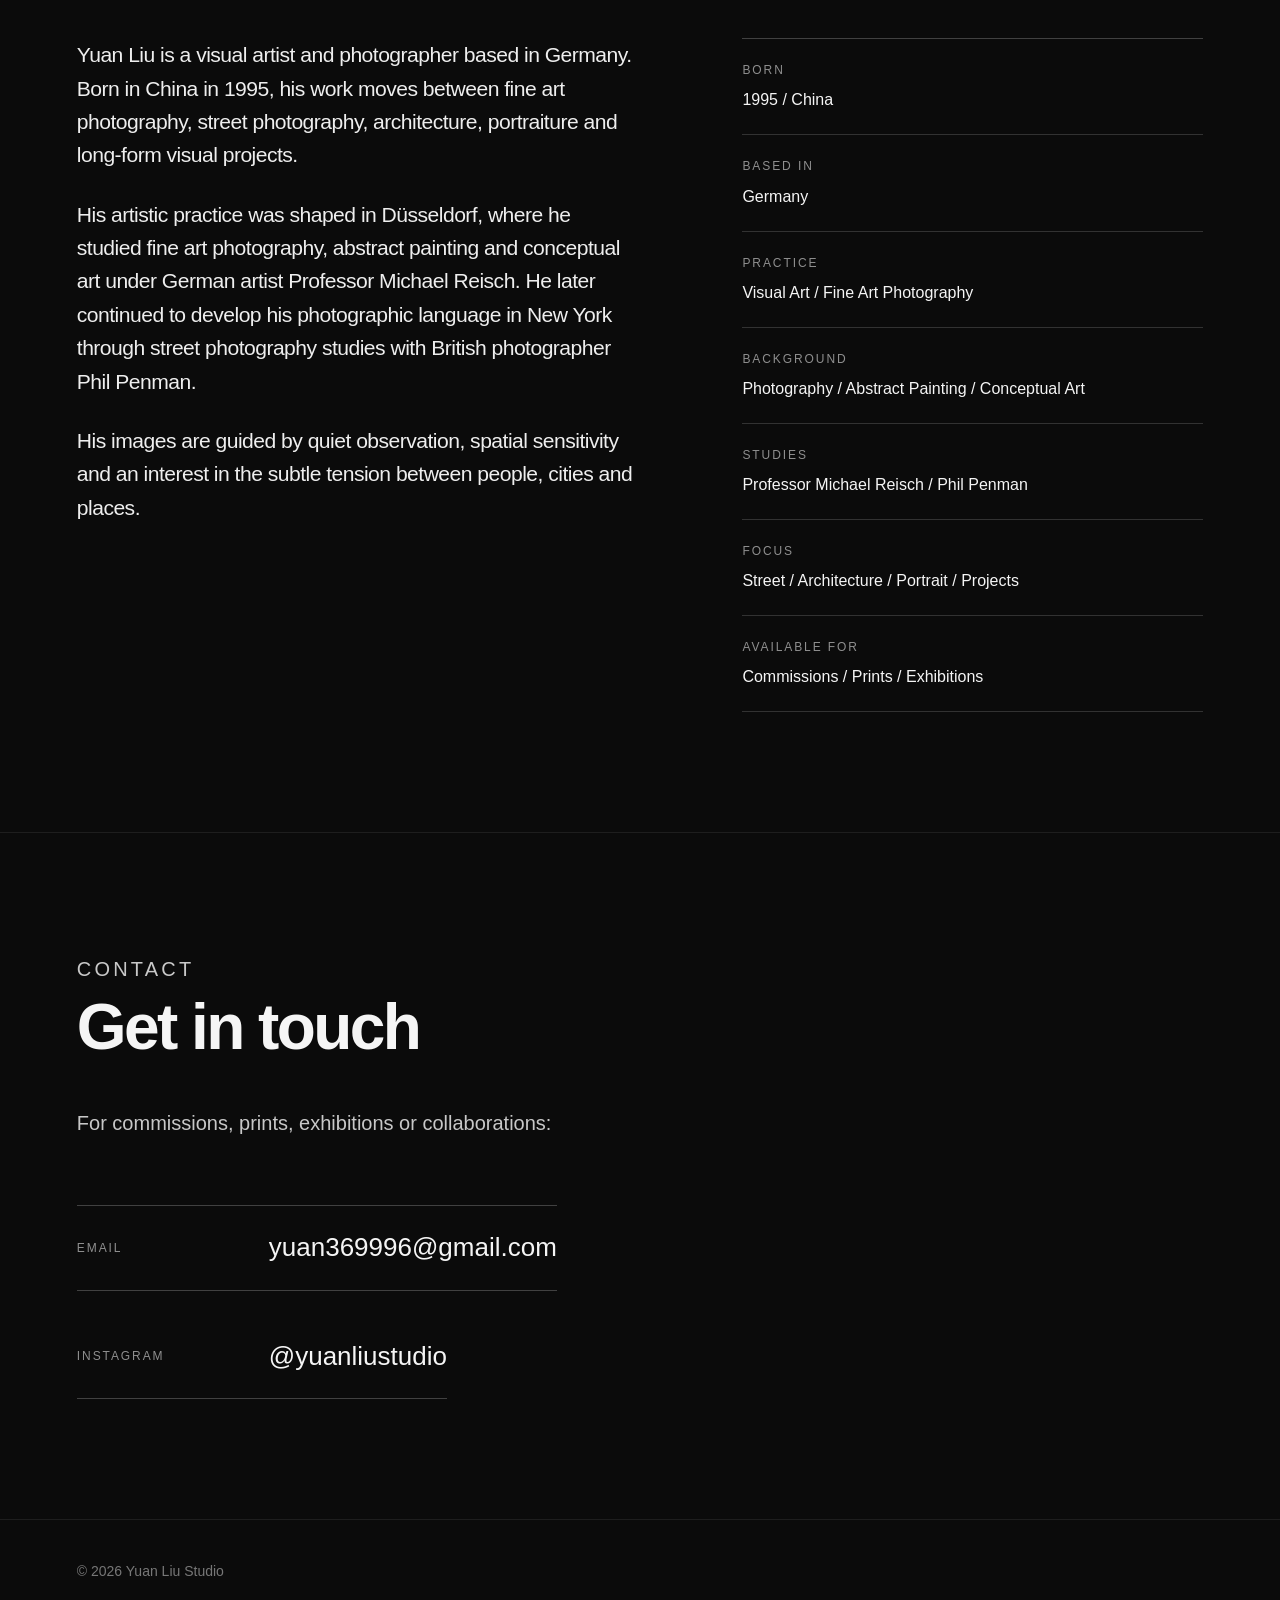
==== commit bb8cd041: "Link street portfolio card" ====
--- a/index.html
+++ b/index.html
@@ -3,8 +3,25 @@
 <head>
   <meta charset="UTF-8" />
   <meta name="viewport" content="width=device-width, initial-scale=1.0" />
-<title>Yuan Liu Studio</title>
-<meta name="description" content="Photography by Yuan Liu. Street, architecture, portrait and visual projects from Germany and beyond." />
+
+  <title>Yuan Liu Studio — Photography & Visual Art</title>
+  <meta name="description" content="Yuan Liu Studio is the photography and visual art portfolio of Yuan Liu, featuring street photography, architecture, portraiture and long-form visual projects." />
+
+  <meta name="author" content="Yuan Liu" />
+  <meta name="keywords" content="Yuan Liu, Yuan Liu Studio, photography, visual art, fine art photography, street photography, architecture photography, portrait photography, Germany, Düsseldorf" />
+
+  <meta property="og:title" content="Yuan Liu Studio — Photography & Visual Art" />
+  <meta property="og:description" content="Photography and visual art by Yuan Liu. Street, architecture, portraiture and long-form visual projects." />
+  <meta property="og:type" content="website" />
+  <meta property="og:url" content="https://yuanliustudio.github.io/photography-portfolio/" />
+  <meta property="og:image" content="https://yuanliustudio.github.io/photography-portfolio/images/architecture-01.jpg" />
+
+  <meta name="twitter:card" content="summary_large_image" />
+  <meta name="twitter:title" content="Yuan Liu Studio — Photography & Visual Art" />
+  <meta name="twitter:description" content="Photography and visual art by Yuan Liu." />
+  <meta name="twitter:image" content="https://yuanliustudio.github.io/photography-portfolio/images/architecture-01.jpg" />
+
+  <link rel="canonical" href="https://yuanliustudio.github.io/photography-portfolio/" />
   <link rel="stylesheet" href="style.css" />
 </head>
 
@@ -42,11 +59,11 @@
       </div>
 
       <div class="grid">
-        <article class="card">
-          <img class="portfolio-image" src="images/street-01.jpg" alt="Street photography by Yuan Liu">
-          <h3>Street</h3>
-         <p>Street observations shaped by movement, distance and the rhythm of public life.</p>
-        </article>
+       <a class="card portfolio-card-link" href="street.html">
+  <img class="portfolio-image" src="images/street-01.jpg" alt="Street photography by Yuan Liu">
+  <h3>Street</h3>
+  <p>Street observations shaped by movement, distance and the rhythm of public life.</p>
+</a>
 
         <article class="card">
           <img class="portfolio-image" src="images/architecture-01.jpg" alt="Architecture photography by Yuan Liu">
--- a/style.css
+++ b/style.css
@@ -790,3 +790,237 @@
     line-height: 1.5 !important;
   }
 }
+/* Smaller and quieter about typography */
+
+.about-refined .section-title h2 {
+  font-size: clamp(48px, 5.2vw, 76px) !important;
+  line-height: 1 !important;
+}
+
+.about-main {
+  max-width: 700px !important;
+}
+
+.about-main p {
+  font-size: clamp(18px, 1.65vw, 24px) !important;
+  line-height: 1.58 !important;
+  letter-spacing: -0.025em !important;
+  color: #eeeeee !important;
+  margin-bottom: 26px !important;
+}
+
+.about-layout {
+  display: grid !important;
+  grid-template-columns: 1.1fr 0.9fr !important;
+  gap: clamp(56px, 8vw, 130px) !important;
+  align-items: start !important;
+  max-width: 1180px !important;
+}
+
+.about-details strong {
+  font-size: 16px !important;
+  line-height: 1.5 !important;
+}
+
+@media (max-width: 900px) {
+  .about-main p {
+    font-size: 18px !important;
+    line-height: 1.6 !important;
+  }
+
+  .about-refined .section-title h2 {
+    font-size: clamp(42px, 13vw, 60px) !important;
+  }
+}
+/* Final mobile refinement */
+
+@media (max-width: 700px) {
+  body {
+    overflow-x: hidden !important;
+  }
+
+  .site-header {
+    height: auto !important;
+    padding: 18px 6vw !important;
+    flex-direction: column !important;
+    align-items: flex-start !important;
+    gap: 14px !important;
+  }
+
+  .logo {
+    font-size: 15px !important;
+    letter-spacing: 0.12em !important;
+  }
+
+  nav {
+    gap: 18px !important;
+    flex-wrap: wrap !important;
+  }
+
+  nav a {
+    font-size: 13px !important;
+  }
+
+  .hero {
+    grid-template-columns: 1fr !important;
+    padding: 130px 6vw 76px !important;
+    gap: 44px !important;
+    min-height: auto !important;
+  }
+
+  .hero h1 {
+    font-size: clamp(42px, 14vw, 62px) !important;
+    line-height: 0.98 !important;
+    letter-spacing: -0.055em !important;
+    max-width: 100% !important;
+  }
+
+  .hero-text {
+    font-size: 16px !important;
+    line-height: 1.7 !important;
+    max-width: 100% !important;
+  }
+
+  .button {
+    font-size: 12px !important;
+    padding: 13px 18px !important;
+  }
+
+  .hero-visual {
+    max-width: 100% !important;
+    margin-top: 10px !important;
+  }
+
+  .section {
+    padding: 78px 6vw !important;
+  }
+
+  .section-title {
+    margin-bottom: 36px !important;
+  }
+
+  .section-title p {
+    font-size: 12px !important;
+  }
+
+  h2 {
+    font-size: clamp(40px, 13vw, 58px) !important;
+    line-height: 1 !important;
+  }
+
+  .grid {
+    grid-template-columns: 1fr !important;
+    gap: 64px !important;
+  }
+
+  .card h3 {
+    font-size: 22px !important;
+  }
+
+  .card p {
+    font-size: 15px !important;
+    line-height: 1.7 !important;
+  }
+
+  .about-layout {
+    grid-template-columns: 1fr !important;
+    gap: 48px !important;
+  }
+
+  .about-main p {
+    font-size: 18px !important;
+    line-height: 1.6 !important;
+    letter-spacing: -0.015em !important;
+  }
+
+  .about-details strong {
+    font-size: 15px !important;
+  }
+
+  .contact p {
+    font-size: 17px !important;
+    line-height: 1.6 !important;
+  }
+
+  .contact-link {
+    grid-template-columns: 1fr !important;
+    gap: 8px !important;
+    padding: 20px 0 !important;
+  }
+
+  .contact-link strong {
+    font-size: 18px !important;
+    word-break: break-word !important;
+  }
+
+  footer {
+    padding: 34px 6vw !important;
+    font-size: 13px !important;
+  }
+}
+/* Project pages */
+
+.project-hero {
+  padding: 150px 6vw 70px !important;
+  max-width: 980px !important;
+}
+
+.project-hero h1 {
+  font-size: clamp(64px, 9vw, 130px) !important;
+  line-height: 0.92 !important;
+  letter-spacing: -0.07em !important;
+  margin-bottom: 32px !important;
+}
+
+.project-hero p {
+  max-width: 620px !important;
+  font-size: 19px !important;
+  line-height: 1.7 !important;
+  color: #c8c8c8 !important;
+}
+
+.project-gallery {
+  padding: 0 6vw 110px !important;
+}
+
+.project-gallery figure {
+  margin: 0 !important;
+  max-width: 1200px !important;
+}
+
+.project-gallery img {
+  width: 100% !important;
+  height: auto !important;
+  display: block !important;
+}
+
+.project-nav {
+  padding: 0 6vw 110px !important;
+}
+
+.project-nav a {
+  display: inline-block !important;
+  font-size: 14px !important;
+  letter-spacing: 0.12em !important;
+  text-transform: uppercase !important;
+  border-bottom: 1px solid #ffffff !important;
+  padding-bottom: 6px !important;
+}
+
+@media (max-width: 700px) {
+  .project-hero {
+    padding: 130px 6vw 56px !important;
+  }
+
+  .project-hero h1 {
+    font-size: clamp(54px, 18vw, 86px) !important;
+  }
+
+  .project-hero p {
+    font-size: 17px !important;
+  }
+
+  .project-gallery {
+    padding-bottom: 82px !important;
+  }
+}
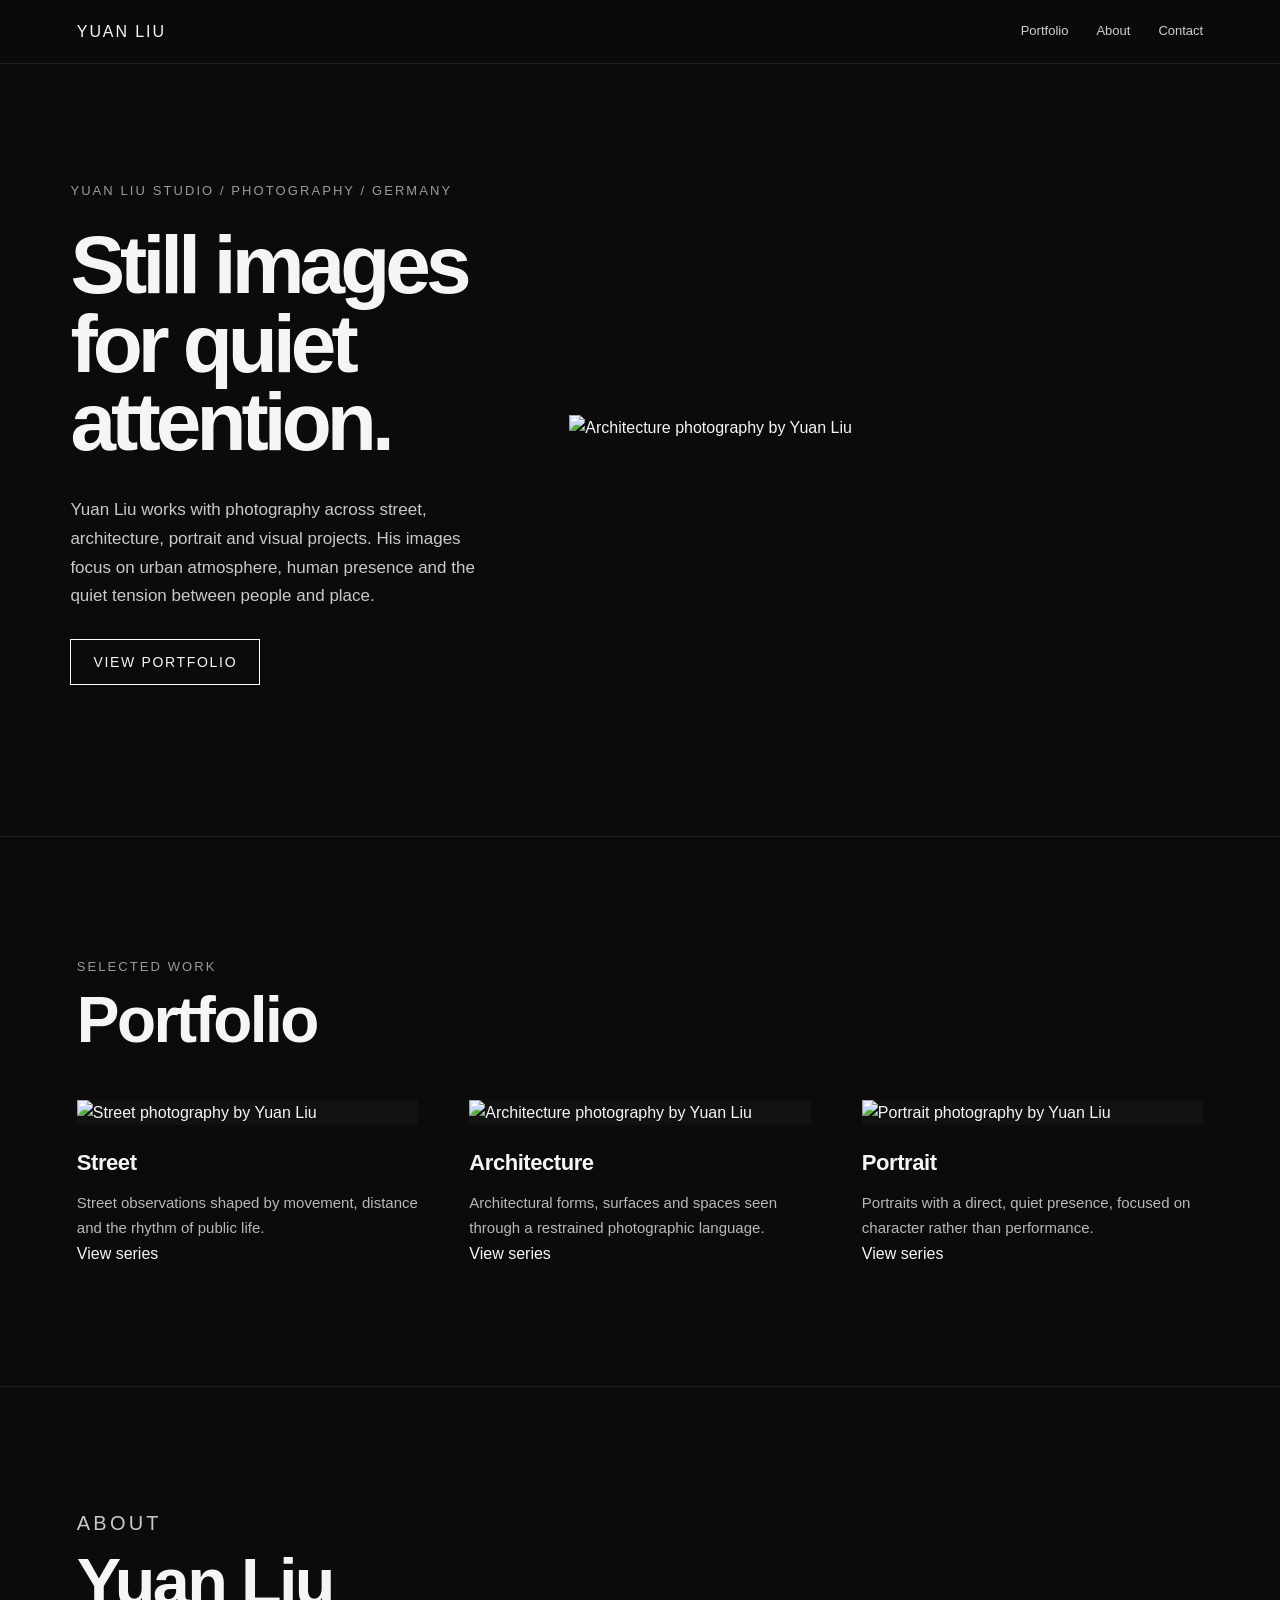
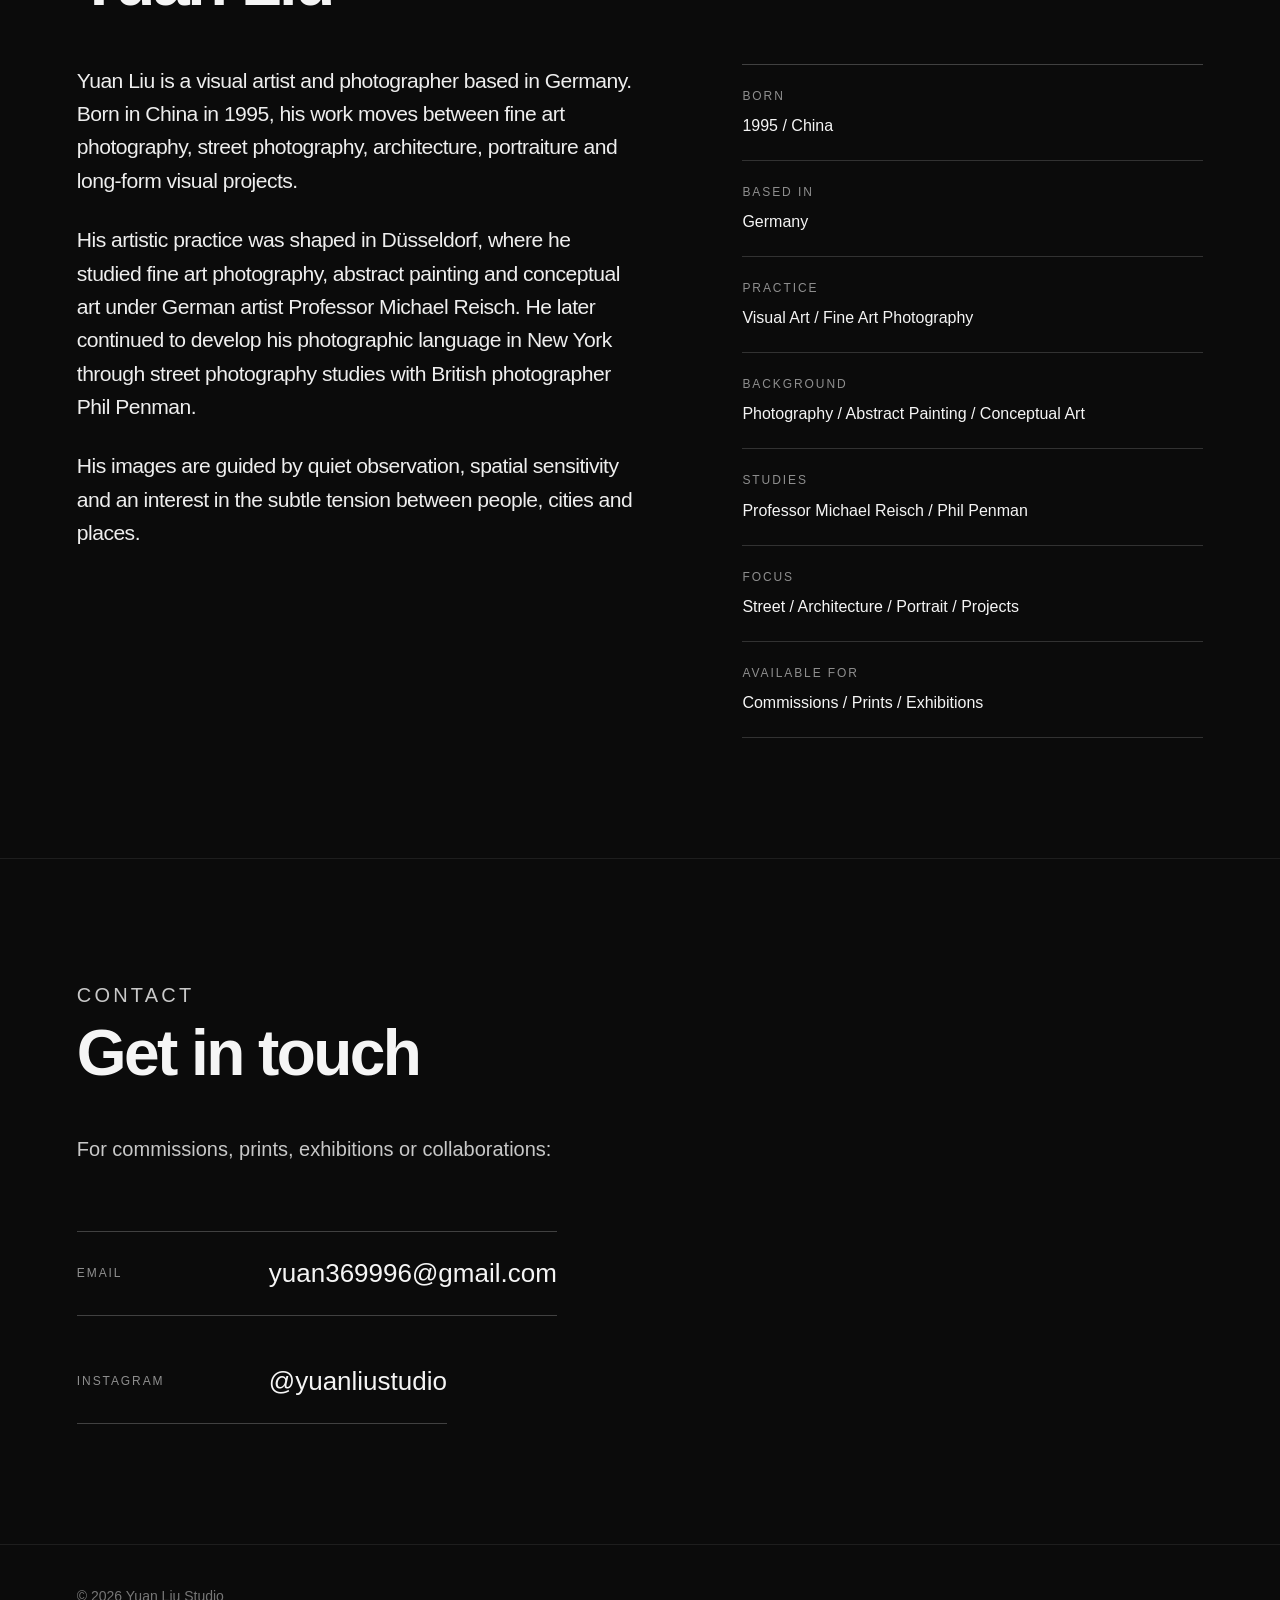
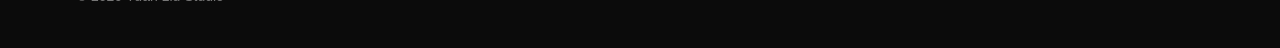
==== commit ff43b297: "Add portfolio card actions" ====
--- a/index.html
+++ b/index.html
@@ -59,23 +59,26 @@
       </div>
 
       <div class="grid">
-       <a class="card portfolio-card-link" href="street.html">
+     <a class="card portfolio-card-link" href="street.html">
   <img class="portfolio-image" src="images/street-01.jpg" alt="Street photography by Yuan Liu">
   <h3>Street</h3>
   <p>Street observations shaped by movement, distance and the rhythm of public life.</p>
+  <span class="card-action">View series</span>
 </a>
 
-        <article class="card">
-          <img class="portfolio-image" src="images/architecture-01.jpg" alt="Architecture photography by Yuan Liu">
-          <h3>Architecture</h3>
-          <p>Architectural forms, surfaces and spaces seen through a restrained photographic language.</p>
-        </article>
+     <a class="card portfolio-card-link" href="architecture.html">
+  <img class="portfolio-image" src="images/architecture-01.jpg" alt="Architecture photography by Yuan Liu">
+  <h3>Architecture</h3>
+  <p>Architectural forms, surfaces and spaces seen through a restrained photographic language.</p>
+  <span class="card-action">View series</span>
+</a>
 
-        <article class="card">
-          <img class="portfolio-image" src="images/portrait-01.jpg" alt="Portrait photography by Yuan Liu">
-          <h3>Portrait</h3>
-         <p>Portraits with a direct, quiet presence, focused on character rather than performance.</p>
-        </article>
+     <a class="card portfolio-card-link" href="portrait.html">
+  <img class="portfolio-image" src="images/portrait-01.jpg" alt="Portrait photography by Yuan Liu">
+  <h3>Portrait</h3>
+  <p>Portraits with a direct, quiet presence, focused on character rather than performance.</p>
+  <span class="card-action">View series</span>
+</a>
       </div>
     </section>
 
--- a/style.css
+++ b/style.css
@@ -1024,3 +1024,124 @@
     padding-bottom: 82px !important;
   }
 }
+/* Clickable portfolio cards */
+
+.portfolio-card-link {
+  display: block !important;
+  color: inherit !important;
+  text-decoration: none !important;
+}
+
+.portfolio-card-link:hover .portfolio-image {
+  opacity: 0.82 !important;
+}
+
+.portfolio-card-link:hover h3 {
+  opacity: 0.72 !important;
+}
+/* Project navigation refinement */
+
+.project-nav-grid {
+  display: flex !important;
+  align-items: center !important;
+  justify-content: space-between !important;
+  gap: 24px !important;
+  flex-wrap: wrap !important;
+}
+
+.project-nav-grid a {
+  color: #f5f5f5 !important;
+  opacity: 0.82 !important;
+}
+
+.project-nav-grid a:hover {
+  opacity: 1 !important;
+}
+
+@media (max-width: 700px) {
+  .project-nav-grid {
+    flex-direction: column !important;
+    align-items: flex-start !important;
+    gap: 18px !important;
+  }
+}
+/* More spacious project navigation */
+
+.project-nav-grid {
+  display: grid !important;
+  grid-template-columns: repeat(3, 1fr) !important;
+  gap: 32px !important;
+  align-items: center !important;
+  max-width: 980px !important;
+}
+
+.project-nav-grid a {
+  width: fit-content !important;
+  font-size: 13px !important;
+  letter-spacing: 0.14em !important;
+  white-space: nowrap !important;
+}
+
+.project-nav-grid a:nth-child(1) {
+  justify-self: start !important;
+}
+
+.project-nav-grid a:nth-child(2) {
+  justify-self: center !important;
+}
+
+.project-nav-grid a:nth-child(3) {
+  justify-self: end !important;
+}
+
+@media (max-width: 700px) {
+  .project-nav-grid {
+    grid-template-columns: 1fr !important;
+    gap: 22px !important;
+  }
+
+  .project-nav-grid a {
+    justify-self: start !important;
+    white-space: normal !important;
+  }
+}
+/* Project image captions */
+
+.project-image-block {
+  margin: 0 !important;
+}
+
+.project-image-block figcaption {
+  display: flex !important;
+  justify-content: space-between !important;
+  gap: 32px !important;
+  margin-top: 18px !important;
+  padding-top: 16px !important;
+  border-top: 1px solid rgba(255, 255, 255, 0.16) !important;
+  color: #b8b8b8 !important;
+}
+
+.project-image-block figcaption span {
+  font-size: 12px !important;
+  letter-spacing: 0.16em !important;
+  text-transform: uppercase !important;
+  color: #8f8f8f !important;
+}
+
+.project-image-block figcaption strong {
+  font-size: 15px !important;
+  font-weight: 400 !important;
+  color: #d8d8d8 !important;
+  text-align: right !important;
+}
+
+@media (max-width: 700px) {
+  .project-image-block figcaption {
+    flex-direction: column !important;
+    gap: 8px !important;
+  }
+
+  .project-image-block figcaption strong {
+    text-align: left !important;
+  }
+}
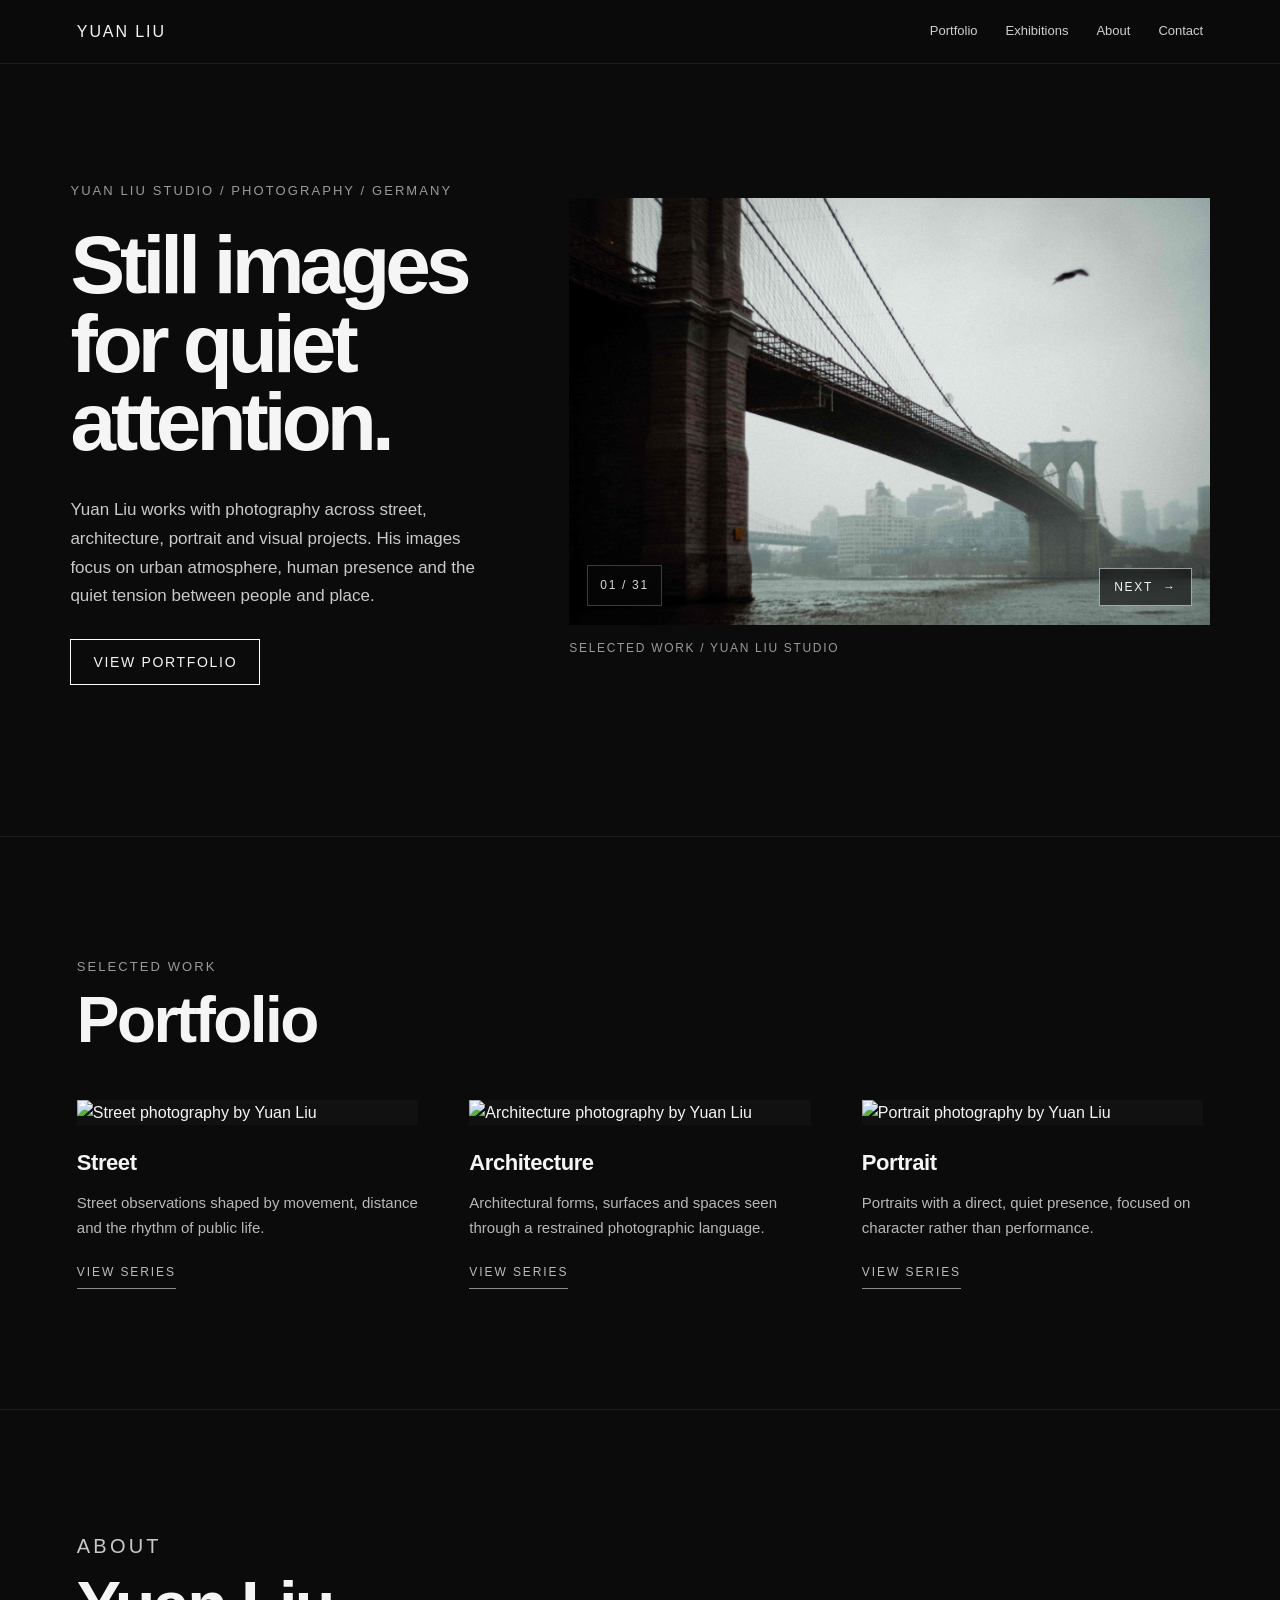
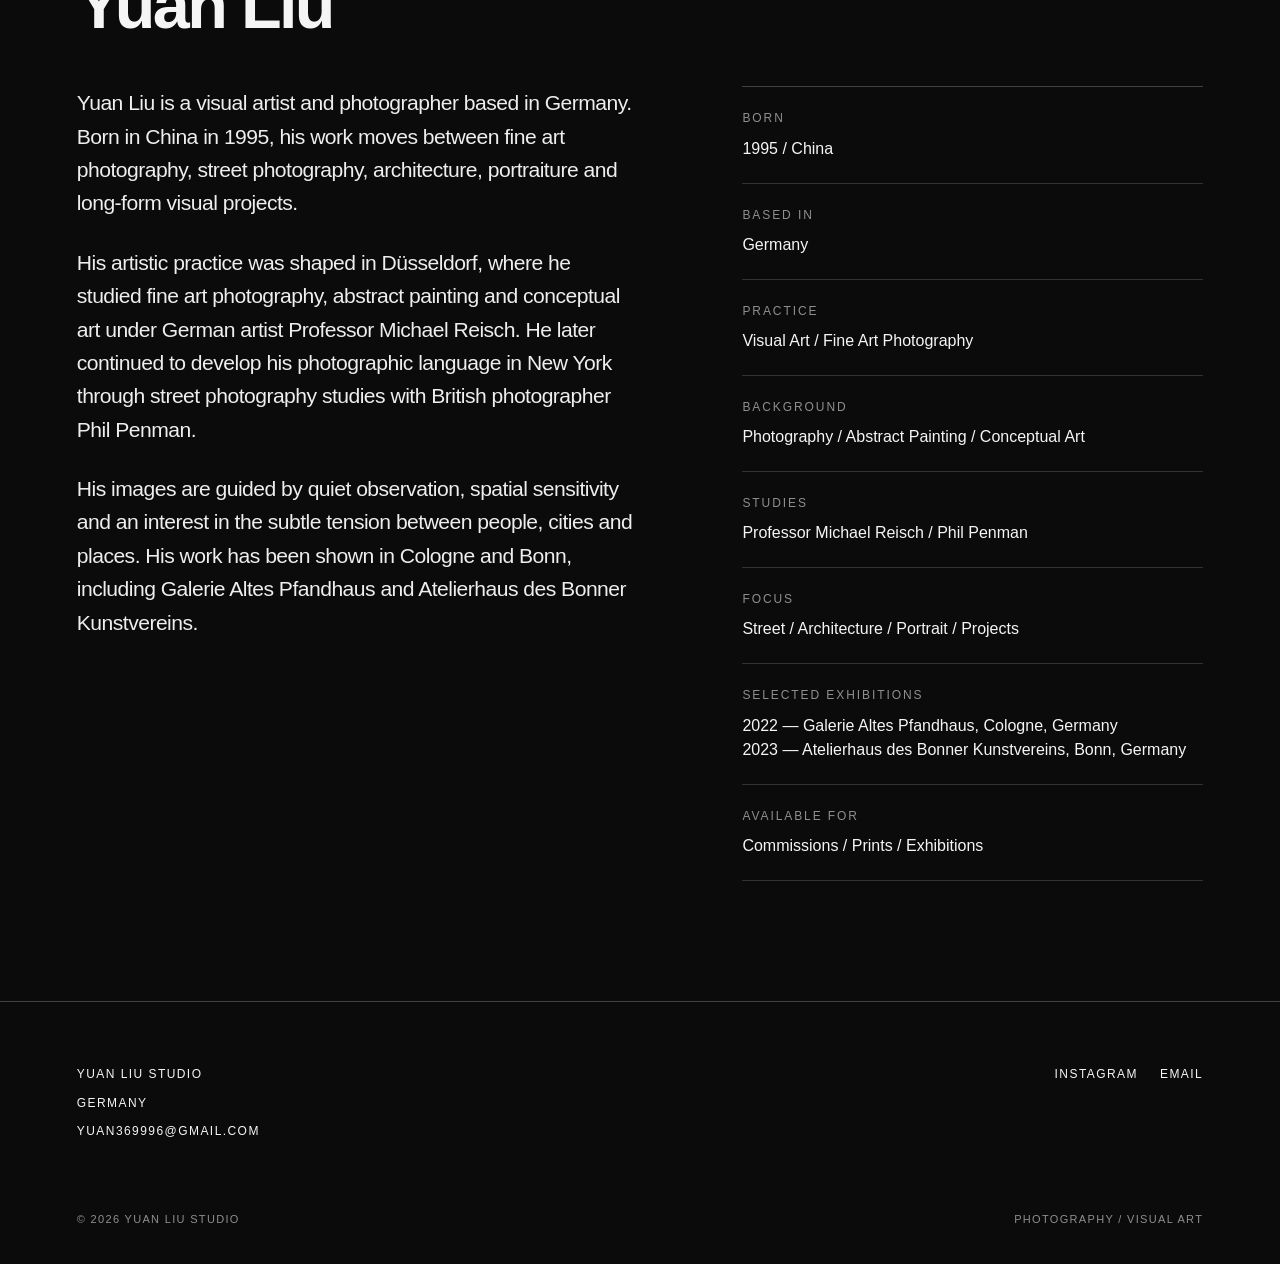
==== commit ddb1b6c9: "Add exhibitions link to homepage navigation" ====
--- a/index.html
+++ b/index.html
@@ -22,17 +22,19 @@
   <meta name="twitter:image" content="https://yuanliustudio.github.io/photography-portfolio/images/architecture-01.jpg" />
 
   <link rel="canonical" href="https://yuanliustudio.github.io/photography-portfolio/" />
+  <link rel="icon" type="image/svg+xml" href="favicon.svg" />
   <link rel="stylesheet" href="style.css" />
 </head>
 
 <body>
   <header class="site-header">
     <div class="logo">Yuan Liu</div>
-    <nav>
-      <a href="#portfolio">Portfolio</a>
-      <a href="#about">About</a>
-      <a href="#contact">Contact</a>
-    </nav>
+   <nav>
+  <a href="#portfolio">Portfolio</a>
+  <a href="exhibitions.html">Exhibitions</a>
+  <a href="#about">About</a>
+  <a href="#contact">Contact</a>
+</nav>
   </header>
 
   <main>
@@ -47,9 +49,24 @@
     <a class="button" href="#portfolio">View Portfolio</a>
   </div>
 
-  <figure class="hero-visual">
-    <img src="images/architecture-01.jpg" alt="Architecture photography by Yuan Liu">
-  </figure>
+ <figure class="hero-visual hero-slider" aria-label="Selected photography slideshow">
+  <img
+    id="heroImage"
+    src="images/slider-01.jpg"
+    alt="Photography by Yuan Liu"
+  >
+
+  <figcaption id="heroCaption" class="hero-caption">
+    Selected Work / Yuan Liu Studio
+  </figcaption>
+
+  <div id="heroCounter" class="hero-counter">01 / 31</div>
+
+  <button class="hero-next" type="button" aria-label="View next image">
+    <span>Next</span>
+    <span aria-hidden="true">→</span>
+  </button>
+</figure>
 </section>
 
     <section id="portfolio" class="section">
@@ -82,7 +99,7 @@
       </div>
     </section>
 
-   <section id="about" class="section about about-refined">
+  <section id="about" class="section about about-refined">
   <div class="section-title">
     <p>About</p>
     <h2>Yuan Liu</h2>
@@ -106,7 +123,9 @@
 
       <p>
         His images are guided by quiet observation, spatial sensitivity and an
-        interest in the subtle tension between people, cities and places.
+        interest in the subtle tension between people, cities and places. His work
+        has been shown in Cologne and Bonn, including Galerie Altes Pfandhaus and
+        Atelierhaus des Bonner Kunstvereins.
       </p>
     </div>
 
@@ -142,6 +161,14 @@
       </div>
 
       <div>
+        <span>Selected Exhibitions</span>
+        <strong>
+          2022 — Galerie Altes Pfandhaus, Cologne, Germany<br>
+          2023 — Atelierhaus des Bonner Kunstvereins, Bonn, Germany
+        </strong>
+      </div>
+
+      <div>
         <span>Available for</span>
         <strong>Commissions / Prints / Exhibitions</strong>
       </div>
@@ -149,32 +176,30 @@
   </div>
 </section>
 
-<section id="contact" class="section contact">
-  <div class="section-title">
-    <p>Contact</p>
-    <h2>Get in touch</h2>
-  </div>
-
-  <p>For commissions, prints, exhibitions or collaborations:</p>
-
-  <div class="contact-links">
-    <a class="contact-link" href="mailto:yuan369996@gmail.com">
-      <span>Email</span>
-      <strong>yuan369996@gmail.com</strong>
-    </a>
-
-    <a class="contact-link" href="https://www.instagram.com/yuanliustudio/" target="_blank" rel="noopener noreferrer">
-      <span>Instagram</span>
-      <strong>@yuanliustudio</strong>
-    </a>
-  </div>
-</section>
+
   </main>
 
- <footer>
-  <p>© 2026 Yuan Liu Studio</p>
+<footer id="contact" class="site-footer">
+  <div class="footer-main">
+    <div class="footer-info">
+      <p>Yuan Liu Studio</p>
+      <p>Germany</p>
+      <a href="mailto:yuan369996@gmail.com">yuan369996@gmail.com</a>
+    </div>
+
+    <div class="footer-social">
+      <a href="https://www.instagram.com/yuanliustudio/" target="_blank" rel="noopener noreferrer">Instagram</a>
+      <a href="mailto:yuan369996@gmail.com">Email</a>
+    </div>
+  </div>
+
+  <div class="footer-bottom">
+    <p>© 2026 Yuan Liu Studio</p>
+    <p>Photography / Visual Art</p>
+  </div>
 </footer>
-
-  <script src="script.js"></script>
+</footer>
+
+<script src="script.js?v=4"></script>
 </body>
 </html>
--- a/style.css
+++ b/style.css
@@ -1145,3 +1145,543 @@
     text-align: left !important;
   }
 }
+/* Project gallery series */
+
+.project-gallery-series {
+  display: grid !important;
+  grid-template-columns: 1fr !important;
+  gap: 96px !important;
+}
+
+.project-gallery-series .project-image-block {
+  max-width: 1200px !important;
+}
+
+.project-gallery-series .project-image-block:nth-child(even) {
+  max-width: 980px !important;
+  margin-left: auto !important;
+}
+
+.project-gallery-series .project-image-block:nth-child(odd) {
+  margin-right: auto !important;
+}
+
+@media (max-width: 700px) {
+  .project-gallery-series {
+    gap: 64px !important;
+  }
+
+  .project-gallery-series .project-image-block,
+  .project-gallery-series .project-image-block:nth-child(even),
+  .project-gallery-series .project-image-block:nth-child(odd) {
+    max-width: 100% !important;
+    margin-left: 0 !important;
+    margin-right: 0 !important;
+  }
+}
+/* Portfolio card actions */
+
+.card-action {
+  display: inline-block !important;
+  margin-top: 22px !important;
+  font-size: 12px !important;
+  letter-spacing: 0.16em !important;
+  text-transform: uppercase !important;
+  color: #f5f5f5 !important;
+  border-bottom: 1px solid rgba(255, 255, 255, 0.7) !important;
+  padding-bottom: 6px !important;
+  opacity: 0.75 !important;
+  transition: opacity 0.2s ease, transform 0.2s ease !important;
+}
+
+.portfolio-card-link:hover .card-action {
+  opacity: 1 !important;
+  transform: translateX(4px) !important;
+}
+/* Hero image slider */
+
+.hero-slider {
+  position: relative !important;
+  overflow: hidden !important;
+}
+
+.hero-slider img {
+  width: 100% !important;
+  height: auto !important;
+  display: block !important;
+  transition: opacity 0.28s ease !important;
+}
+
+.hero-slider img.is-fading {
+  opacity: 0 !important;
+}
+
+.hero-caption {
+  margin-top: 14px !important;
+  color: #9a9a9a !important;
+  font-size: 12px !important;
+  letter-spacing: 0.14em !important;
+  text-transform: uppercase !important;
+}
+
+.hero-next {
+  position: absolute !important;
+  right: 18px !important;
+  bottom: 52px !important;
+  display: flex !important;
+  align-items: center !important;
+  gap: 10px !important;
+  padding: 11px 14px !important;
+  border: 1px solid rgba(255, 255, 255, 0.55) !important;
+  background: rgba(11, 11, 11, 0.62) !important;
+  color: #f5f5f5 !important;
+  backdrop-filter: blur(10px) !important;
+  font-size: 12px !important;
+  letter-spacing: 0.14em !important;
+  text-transform: uppercase !important;
+  cursor: pointer !important;
+  transition: opacity 0.2s ease, transform 0.2s ease, background 0.2s ease !important;
+}
+
+.hero-next:hover {
+  opacity: 1 !important;
+  transform: translateX(3px) !important;
+  background: rgba(245, 245, 245, 0.12) !important;
+}
+
+@media (max-width: 700px) {
+  .hero-next {
+    right: 14px !important;
+    bottom: 46px !important;
+    padding: 10px 13px !important;
+  }
+
+  .hero-caption {
+    font-size: 11px !important;
+  }
+}
+/* Hero image counter */
+
+.hero-counter {
+  position: absolute !important;
+  left: 18px !important;
+  bottom: 52px !important;
+  padding: 10px 12px !important;
+  background: rgba(11, 11, 11, 0.52) !important;
+  backdrop-filter: blur(10px) !important;
+  color: #d8d8d8 !important;
+  font-size: 12px !important;
+  letter-spacing: 0.14em !important;
+  border: 1px solid rgba(255, 255, 255, 0.22) !important;
+}
+
+@media (max-width: 700px) {
+  .hero-counter {
+    left: 14px !important;
+    bottom: 46px !important;
+    font-size: 11px !important;
+  }
+}
+/* Hero slider performance feedback */
+
+.hero-next:disabled {
+  opacity: 0.45 !important;
+  cursor: wait !important;
+  transform: none !important;
+}
+
+.hero-next.is-loading span:first-child::after {
+  content: "..." !important;
+}
+/* Exhibition detail refinement */
+
+.about-details strong br {
+  display: block !important;
+  margin-bottom: 8px !important;
+}
+
+.about-details div:has(span) strong {
+  word-break: normal !important;
+}
+/* Final mobile polish */
+
+@media (max-width: 700px) {
+  body {
+    overflow-x: hidden !important;
+  }
+
+  .site-header {
+    position: sticky !important;
+    top: 0 !important;
+    height: auto !important;
+    padding: 18px 6vw !important;
+    flex-direction: row !important;
+    align-items: center !important;
+    justify-content: space-between !important;
+    gap: 16px !important;
+  }
+
+  .logo {
+    font-size: 14px !important;
+    letter-spacing: 0.13em !important;
+    white-space: nowrap !important;
+  }
+
+  nav {
+    gap: 14px !important;
+    flex-wrap: nowrap !important;
+  }
+
+  nav a {
+    font-size: 12px !important;
+  }
+
+  .hero {
+    grid-template-columns: 1fr !important;
+    padding: 92px 6vw 78px !important;
+    gap: 44px !important;
+    min-height: auto !important;
+  }
+
+  .eyebrow {
+    font-size: 11px !important;
+    letter-spacing: 0.15em !important;
+    margin-bottom: 18px !important;
+  }
+
+  .hero h1 {
+    font-size: clamp(44px, 15vw, 64px) !important;
+    line-height: 0.98 !important;
+    letter-spacing: -0.055em !important;
+    max-width: 100% !important;
+    margin-bottom: 28px !important;
+  }
+
+  .hero-text {
+    font-size: 16px !important;
+    line-height: 1.7 !important;
+    max-width: 100% !important;
+    margin-bottom: 32px !important;
+  }
+
+  .button {
+    font-size: 12px !important;
+    padding: 13px 18px !important;
+  }
+
+  .hero-visual {
+    max-width: 100% !important;
+    margin-top: 4px !important;
+  }
+
+  .hero-caption {
+    font-size: 10px !important;
+    line-height: 1.5 !important;
+    margin-top: 12px !important;
+  }
+
+  .hero-counter {
+    left: 12px !important;
+    bottom: 44px !important;
+    font-size: 10px !important;
+    padding: 8px 10px !important;
+  }
+
+  .hero-next {
+    right: 12px !important;
+    bottom: 44px !important;
+    font-size: 10px !important;
+    padding: 8px 11px !important;
+  }
+
+  .section {
+    padding: 78px 6vw !important;
+  }
+
+  .section-title {
+    margin-bottom: 38px !important;
+  }
+
+  .section-title p {
+    font-size: 11px !important;
+    letter-spacing: 0.16em !important;
+  }
+
+  h2 {
+    font-size: clamp(40px, 14vw, 58px) !important;
+    line-height: 1 !important;
+  }
+
+  .grid {
+    grid-template-columns: 1fr !important;
+    gap: 68px !important;
+  }
+
+  .portfolio-image {
+    width: 100% !important;
+    height: auto !important;
+  }
+
+  .card h3 {
+    font-size: 22px !important;
+    margin-bottom: 12px !important;
+  }
+
+  .card p {
+    font-size: 15px !important;
+    line-height: 1.7 !important;
+  }
+
+  .card-action {
+    font-size: 11px !important;
+    margin-top: 18px !important;
+  }
+
+  .about-layout {
+    grid-template-columns: 1fr !important;
+    gap: 52px !important;
+  }
+
+  .about-main p {
+    font-size: 18px !important;
+    line-height: 1.62 !important;
+    letter-spacing: -0.015em !important;
+    margin-bottom: 24px !important;
+  }
+
+  .about-details div {
+    padding: 20px 0 !important;
+  }
+
+  .about-details span {
+    font-size: 11px !important;
+  }
+
+  .about-details strong {
+    font-size: 15px !important;
+    line-height: 1.55 !important;
+  }
+
+  .contact p {
+    font-size: 17px !important;
+    line-height: 1.65 !important;
+  }
+
+  .contact-links {
+    margin-top: 32px !important;
+  }
+
+  .contact-link {
+    grid-template-columns: 1fr !important;
+    gap: 8px !important;
+    padding: 20px 0 !important;
+  }
+
+  .contact-link span {
+    font-size: 11px !important;
+  }
+
+  .contact-link strong {
+    font-size: 17px !important;
+    word-break: break-word !important;
+  }
+
+  .project-hero {
+    padding: 116px 6vw 56px !important;
+  }
+
+  .project-hero h1 {
+    font-size: clamp(52px, 17vw, 82px) !important;
+  }
+
+  .project-hero p {
+    font-size: 16px !important;
+    line-height: 1.7 !important;
+  }
+
+  .project-gallery {
+    padding: 0 6vw 82px !important;
+  }
+
+  .project-gallery-series {
+    gap: 70px !important;
+  }
+
+  .project-image-block figcaption {
+    flex-direction: column !important;
+    gap: 8px !important;
+    margin-top: 14px !important;
+  }
+
+  .project-image-block figcaption span {
+    font-size: 11px !important;
+  }
+
+  .project-image-block figcaption strong {
+    text-align: left !important;
+    font-size: 14px !important;
+  }
+
+  .project-nav {
+    padding: 0 6vw 82px !important;
+  }
+
+  .project-nav-grid {
+    grid-template-columns: 1fr !important;
+    gap: 22px !important;
+  }
+
+  .project-nav-grid a {
+    justify-self: start !important;
+    font-size: 12px !important;
+    white-space: normal !important;
+  }
+
+  footer {
+    padding: 34px 6vw !important;
+    font-size: 13px !important;
+  }
+}
+/* Refined footer contact section */
+
+.site-footer {
+  padding: 64px 6vw 36px !important;
+  border-top: 1px solid rgba(255, 255, 255, 0.22) !important;
+  background: #0b0b0b !important;
+}
+
+.footer-main {
+  display: flex !important;
+  justify-content: space-between !important;
+  align-items: flex-start !important;
+  gap: 48px !important;
+  margin-bottom: 72px !important;
+}
+
+.footer-info {
+  display: flex !important;
+  flex-direction: column !important;
+  gap: 12px !important;
+}
+
+.footer-info p,
+.footer-info a,
+.footer-social a,
+.footer-bottom p {
+  font-size: 12px !important;
+  line-height: 1.4 !important;
+  letter-spacing: 0.12em !important;
+  text-transform: uppercase !important;
+  color: #f5f5f5 !important;
+  text-decoration: none !important;
+}
+
+.footer-info a,
+.footer-social a {
+  width: fit-content !important;
+}
+
+.footer-info a:hover,
+.footer-social a:hover {
+  opacity: 0.65 !important;
+}
+
+.footer-social {
+  display: flex !important;
+  gap: 22px !important;
+  align-items: center !important;
+  justify-content: flex-end !important;
+  flex-wrap: wrap !important;
+}
+
+.footer-bottom {
+  display: flex !important;
+  justify-content: space-between !important;
+  gap: 32px !important;
+  color: #8f8f8f !important;
+}
+
+.footer-bottom p {
+  color: #8f8f8f !important;
+  font-size: 11px !important;
+}
+
+@media (max-width: 700px) {
+  .site-footer {
+    padding: 48px 6vw 32px !important;
+  }
+
+  .footer-main {
+    flex-direction: column !important;
+    gap: 36px !important;
+    margin-bottom: 56px !important;
+  }
+
+  .footer-social {
+    justify-content: flex-start !important;
+    gap: 18px !important;
+  }
+
+  .footer-bottom {
+    flex-direction: column !important;
+    gap: 10px !important;
+  }
+}
+/* Exhibitions page */
+
+.exhibitions-hero {
+  max-width: 980px !important;
+}
+
+.exhibitions-list {
+  padding-top: 0 !important;
+  max-width: 1160px !important;
+}
+
+.exhibition-item {
+  display: grid !important;
+  grid-template-columns: 180px 1fr !important;
+  gap: 48px !important;
+  padding: 42px 0 !important;
+  border-top: 1px solid rgba(255, 255, 255, 0.18) !important;
+}
+
+.exhibition-item:last-child {
+  border-bottom: 1px solid rgba(255, 255, 255, 0.18) !important;
+}
+
+.exhibition-year {
+  color: #8f8f8f !important;
+  font-size: 13px !important;
+  letter-spacing: 0.16em !important;
+  text-transform: uppercase !important;
+}
+
+.exhibition-item h2 {
+  font-size: clamp(28px, 3.4vw, 48px) !important;
+  line-height: 1.05 !important;
+  letter-spacing: -0.04em !important;
+  margin-bottom: 12px !important;
+}
+
+.exhibition-item p {
+  color: #b8b8b8 !important;
+  font-size: 18px !important;
+  line-height: 1.6 !important;
+}
+
+@media (max-width: 700px) {
+  .exhibition-item {
+    grid-template-columns: 1fr !important;
+    gap: 14px !important;
+    padding: 34px 0 !important;
+  }
+
+  .exhibition-item h2 {
+    font-size: 30px !important;
+  }
+
+  .exhibition-item p {
+    font-size: 16px !important;
+  }
+}
